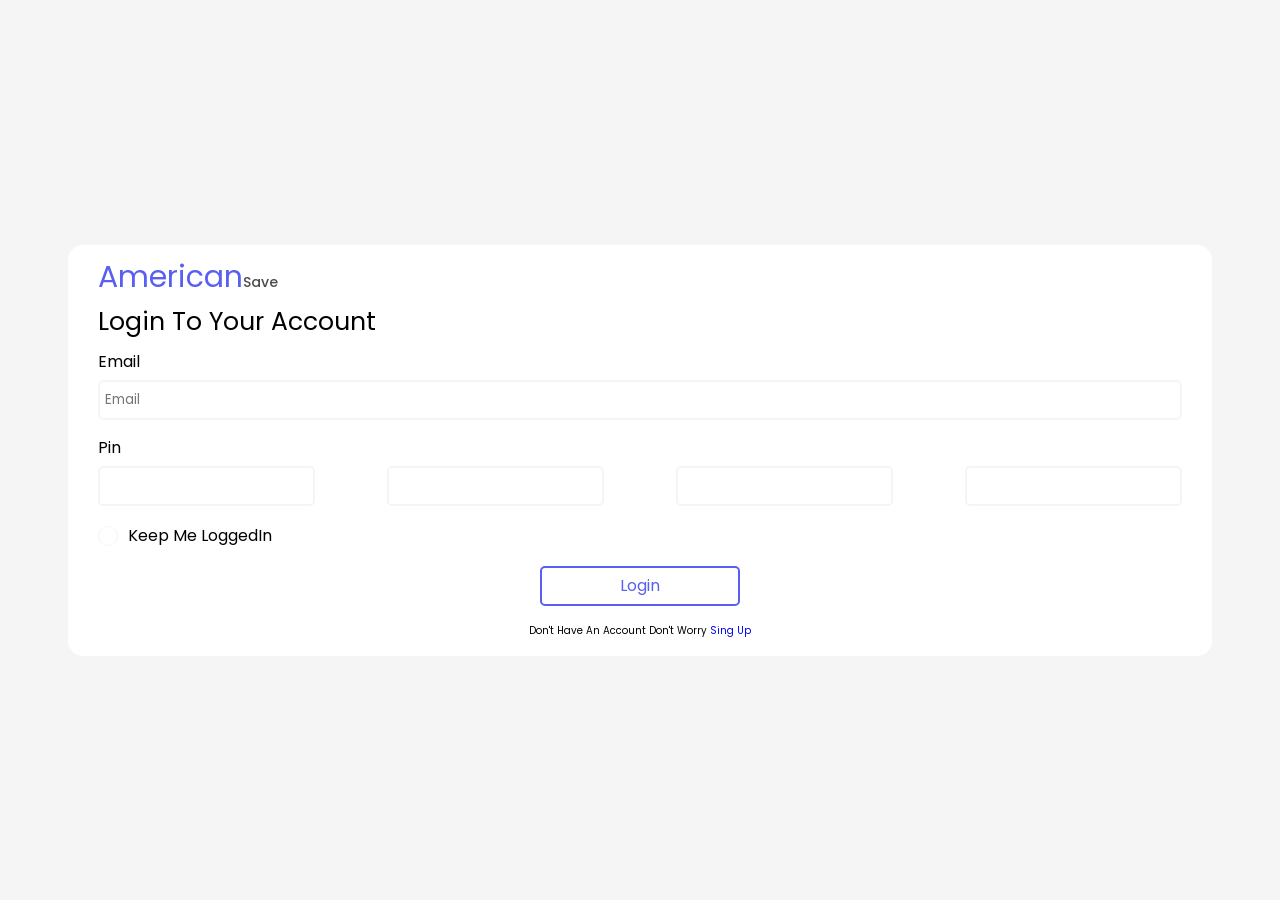
==== index.html @ ace61dd8 "Initial commit" ====
<!DOCTYPE html>
<html lang="en">
<head>
    <meta charset="UTF-8">
    <meta name="viewport" content="width=device-width, initial-scale=1.0">
    <link rel="stylesheet" href="./assets/css/style.css">
    <link rel="preconnect" href="https://fonts.googleapis.com">
<link rel="preconnect" href="https://fonts.gstatic.com" crossorigin>
<link href="https://fonts.googleapis.com/css2?family=Poppins:ital,wght@0,100;0,200;0,300;0,400;0,500;0,600;0,700;0,800;0,900;1,100;1,200;1,300;1,400;1,500;1,600;1,700;1,800;1,900&display=swap" rel="stylesheet">
    <title>American save</title>
</head>
<body class="logs">
    <form class="logs">
        <h1 class="logo">
            American <b>save</b>
        </h1>

        <h2>
            login to your account
        </h2>

        <label >
          email
          <input type="email" required placeholder="Email">
        </label>

        <label for="">
            Pin
            <div class="pin">
                <input type="number" required>
                <input type="number" required>
                <input type="number" required>
                <input type="number" required>
            </div>
        </label>
        <label class="radio" for="keep_me_in">
            <input type="checkbox" id="keep_me_in" >
            <div class="radio"></div>
            keep me loggedIn
        </label>
        <button>
            login
        </button>
       <h3>don't have an account don't worry <a href="./singup.html">sing up</a></h3>
    </form>
    <script src="./assets/js/login.js"></script>
</body>
</html>
---- assets/css/style.css ----
*{
    box-sizing: border-box;
    outline: none;
    list-style: none;
    text-decoration: none;
    box-shadow: none;
    padding: 0;
    margin: 0;
    line-height: 100%;
    border: none;
    font-style: normal;
    font-family: "Poppins", sans-serif;
    text-transform: capitalize;
  }
  




:root{
    /* background colors  */
    --primary-back-gray:#F6F5F5;
    --assent-color-blue:#595FEE;
    --primary-back-white:#fff;

    /* text colors  */
    --primary-text-black:#000;
    --primary-text-white:#fff;
    --primary-text-blue:#595fee;
  }

  /* general design  */

  h1.logo{
    font-weight: 400;
    font-size: 30px;
    /* height: 35px; */
    line-height: 80%;
    display: flex;
    align-items: flex-end;
    height: fit-content;
    color: var(--primary-text-blue);
  }

  h1.logo b{
    font-size: 14px;
    font-weight: 500;
    line-height: 100%;
    opacity: .7;
    color: var(--primary-text-black);
  }


  ::-webkit-scrollbar{
    width: 3px;
    height: 3px;
  }
  ::-webkit-scrollbar-thumb{
    border-radius: 50px;
    background-color: var(--primary-text-blue);
  }


  /* logs design {
 sing up 
 login
 email verification 
  } */


body.logs{
    display: flex;
    width: 100vw;
    min-height: 100vh;
    align-items: center;
    justify-content: center; 
    background-color: var(--primary-back-gray);
    padding: 10px;
}


  form.logs{
    display: flex;
    flex-direction: column;
    padding:  20px 30px;
    background-color: var(--primary-back-white);
    border-radius: 15px;
    gap: 20px;
    /* min-width: 300px; */
  }
  form.logs h2{
    font-size: 25px;
    font-weight: 400;
    text-transform: capitalize;
  }
  form.logs label{
    display: flex;
    flex-direction: column;
    gap: 10px;
    text-transform: capitalize;
  }
  form.logs label input{
    width: 100%;
    height: 40px;
    padding: 5px;
    border-radius: 5px;
    border: 2px solid var(--primary-back-gray);
  }
  form.logs label div.pin{
    display: flex;
    width: 100%;
    justify-content: space-between;
  }
  form.logs label div.pin input{
    width: 20%;
    text-align: center;
  }
  form.logs label.radio{
    display:flex;
    align-items: flex-start;
    flex-direction: row;
    align-items: center;
  }

  form.logs label.radio input{
    display: none;
    width: 10%;
  }

  form.logs label.radio div{
    width: 20px;
    height: 20px;
    border-radius: 30px;
    border: 1px solid var(--primary-back-gray);
    position: relative;
  }
  form.logs label.radio div::after{
    width: 100%;
    height: 100%;
    background-color: var(--assent-color-blue);
    position: absolute;
    content: "";
    border-radius: 50%;
    scale: 0%;
    transition: .11s ease-in-out;
  }
  form.logs label.radio input:checked + div.radio::after{
    scale: 100%;
  }
  form.logs button{
    width: 200px;
    height: 40px;
    border-radius: 5px;
    color: var(--primary-text-blue);
    background-color: var(--primary-back-white);
    border: 2px solid var(--primary-text-blue);
    font-size: 16px;
    text-transform: capitalize;
    font-weight: 400;
    align-self: center;
    transition: .5s ease-in-out;
  }

  form.logs button:hover,
  form.logs button.active{
    background-color: var(--primary-text-blue);
    color: var(--primary-text-white);
  }
  form.logs h3{
    font-size: 10px;
    font-weight: 400;
    align-self: center;
    text-transform: capitalize;
  }








  /* dashboard design */

  body.dash_body{
    display: flex;
    align-items: center;
    justify-content: center;
    height: 100vh;
    width: 100vw;
  }

  main{
    max-width:1280px;
    width: 100vw;
    max-height: 832px;
    height: 100vh;
    background-color: var(--primary-back-gray);
    display: flex;
  }

  main section.nav{
    width: 300px;
    height: 100%;
    background-color: var(--primary-back-white);
    padding: 25px 12px;
    gap: 75px;
    display: flex;
    flex-direction: column;
  }


  main section.nav ul{
    display: flex;
    flex-direction: column;
    gap:30px;
    padding: 0px 0px;
  }

  main section.nav ul li{
    width: 100%;
    padding: 7px 12px ;
    border-radius: 7px;
    gap:25px;
    display: flex;
    align-items: center;
    /* background-color: var(--primary-back-gray); */
    color: var(--primary-text-black);
    transition: .5s ease-in-out;
  }

  main section.nav ul li svg {
    fill:var(--primary-text-black);
    transition: .5s ease-in-out;
  }

  main section.nav ul li.active,
  main section.nav ul li:hover{
    width: 100%;
    padding: 7px 12px ;
    border-radius: 7px;
    gap:25px;
    display: flex;
    align-items: center;
    background-color: var(--primary-back-gray);
    color: var(--primary-text-blue);
  }

  main section.nav ul li.active svg,
  main section.nav ul li:hover svg {
    fill:var(--primary-text-blue);
  }




  


  main .main{
    /* background-color: aqua; */
    overflow-y: auto;
    width: 100%;
    position: relative;
  }


  main .main .top{
    width: 100%;
    display: flex;
    justify-content: space-between;
    padding: 25px;
    height: 130px;
    align-items: center;
  }

  main .main .top div:first-child{
    display: flex;
    flex-direction: column;
    gap:9px;
  }


  main .main .top div:first-child h1{
    font-size: 25px;
    font-weight: 400;
  }

  main .main .top div:first-child p{
    font-size: 16px;
    font-weight: 400;
    opacity: .7;
  }

  main .main .top div:last-child{
    display: flex;
    gap: 30px;
  }
  
  main .main .top div:last-child a{
    display: flex;
    align-items: center;
    width: 135px;
    height: 45px;
    border: 1px solid #BBB5B5;
    border-radius: 7px;
    justify-content: center;
    font-size: 16px;
    font-weight: 400;
  }
  
  main .main .top div:last-child a:first-child{
    background-color: var(--primary-back-white);
    color: var(--primary-text-black);
  }

  main .main .top div:last-child a:last-child{
    background-color: var(--primary-text-blue);
    color: var(--primary-text-white);
  }







  main .balance{
    display: flex;
    padding: 10px 25px;
    justify-content: space-between;
  }

  main .balance div.prim_account{
    border: 1px solid #BBB5B5;
    background-color: var(--primary-back-white);
    padding: 30px;
    border-radius: 10px;
    display: flex;
    flex-direction: column;
    height: 362px;
    justify-content: space-between;
    width: 48%;
    position: relative;
  }

  main .balance div.sub{
    /* border: 1px solid #BBB5B5; */
    /* background-color: var(--primary-back-white); */
    /* padding: 30px; */
    /* border-radius: 10px; */
    display: flex;
    flex-direction: column;
    height: 362px;
    justify-content: space-between;
    width: 48%;
    position: relative;
  }

  main .balance div.sub div{
    border: 1px solid #BBB5B5;
    background-color: var(--primary-back-white);
    padding: 30px 20px;
    border-radius: 10px;
    display: flex;
    flex-direction: row;
    height: 160px;
    justify-content: flex-start;
    width: 100%;
    gap: 10px;
    align-items: center;
    overflow: hidden;
    position: relative;
  }
  main .balance div.sub section{
    display: flex;
    flex-direction: column;
    gap: 10px;
  }

  main .balance div.prim_account img{
    width: 140px;
    height: auto;
  }

  main .balance div.sub img{
    width: 120px;
    height: auto;
  }

  main .balance div h1{
    font-size: 20px;
    font-weight: 400;
  }

  main .balance div p{
    font-size: 15px;
    font-weight: 300;
  }

  main .balance div h2{
    font-size: 32px;
    font-weight: 400;
  }






  main .other{
    display: flex;
    padding: 10px 25px;
    justify-content: space-between;
  }

  main .card{
    width: 58%;
    border: 1px solid #BBB5B5;
    background-color: var(--primary-back-white);
    padding: 30px;
    border-radius: 10px;
    display: flex;
    flex-direction: column;
    height: 300px;
    /* justify-content: space-between; */
    /* width: 48%; */
    position: relative;
  }

  main .card div{
    width: 100%;
    justify-content: space-between;
    align-self: center;
    display: flex;
    flex-direction: row;
  }

  main .card div h1{
    font-size:20px;
    font-weight: 400;
  }

  main .card  h2{
    font-size:32px;
    font-weight: 400;
    text-align: center;
    align-self: center;
    justify-self: center;
  }




  main .history{
    width: 38%;
    border: 1px solid #BBB5B5;
    background-color: var(--primary-back-white);
    padding: 30px;
    border-radius: 10px;
    display: flex;
    flex-direction: column;
    height: 300px;
    gap: 20px;
    /* justify-content: space-between; */
    /* width: 48%; */
    position: relative;
  }

  
  main .history div{
    width: 100%;
    justify-content: space-between;
    align-self: center;
    display: flex;
    flex-direction: row;
  }

  main .history div h1{
    font-size:20px;
    font-weight: 400;
  }


  main .history ul{
    overflow: auto;
    height: 100% ;
    padding-right: 5px;
    /* background-color: #595FEE; */
  }

  main .history ul li{
    width: 100%;
    /* margin-top: 5px; */
    height: 75px;
    /* border-top: 2px solid var(--primary-back-gray); */
    border-bottom: 2px solid var(--primary-back-gray);
    display: flex;
    flex-direction: column;
    gap: 5px;
    position: relative;
    justify-content: center;
  }


  main .history ul li p{
    font-size: 12px;
    font-weight: 300;
    opacity: .7;
    align-self: flex-end;
  }

  main .history ul li h1{
    font-size: 16px;
    font-weight: 300;
    opacity: .7;
  }

  main .history ul li h2{
    font-size: 20px;
    font-weight: 400;
  }

  main .history ul li svg{
    position: absolute;
    bottom: 10px;
    right: 0px;
  }

  main .history ul li svg.deposit{
    fill: green;
  }

  main .history ul li svg.withdrawal{
    fill: red;
  }












  /* deposit design  */

  main .cover{
    width: 100%;
    height: calc(100% - 130px);
    /* background-color: #595FEE; */
    display: flex;
    align-items: center;
    justify-content: center;
  }
  .popup form,
  .edit_account form,
  main .cover form,
  main .cover .pay{
    padding: 35px 20px;
    border-radius: 10px;
    background-color: var(--primary-back-white);
    display: flex;
    flex-direction: column;
    gap: 30px;
    min-width: 280px;
    width: calc(100% - 50px);
  }

  /* .edit_account form h1, */
  .popup form h1,
  main .cover form h1,
  main .cover .pay h1{
    font-size: 30px;
    font-weight: 400;
  }

  .popup form h2,
  .edit_account form h2,
  main .cover form h2,
  main .cover .pay h2{
    font-size: 25px;
    font-weight: 300;
  }

  .popup form label,
  .edit_account form label,
  main .cover form label,
  main .cover .pay label{
    display: flex;
    flex-direction: column;
    gap: 10px;
    font-size: 16px;
    font-weight: 300;
  }

  .popup form p,
  main .cover form p,
  main .cover .pay p{
    font-size: 13px;
    line-height: 130%;

  }

  .popup form label textarea,
  .popup form label input,
  .popup form label select,
  .edit_account form label textarea,
  .edit_account form label select,
  .edit_account form label input,
  main .cover form label textarea,
  main .cover form label input,
  main .cover form label input,
  main .cover .pay label p{
    width: 100%;
    height: 40px;
    padding: 10px;
    border-radius: 5px;
    background-color: var(--primary-back-gray);
    display: flex;
    align-items: center;
    font-weight: 500;
  }

  .edit_account form label textarea,
  main .cover form label textarea{
    height: 150px;
  }

  .popup form button,
  .edit_account form button,
  main .cover form button,
  main .cover .pay button{
    /* width: 200px; */
    width: 200px;
    height: 40px;
    border-radius: 5px;
    color: var(--primary-text-blue);
    background-color: var(--primary-back-white);
    border: 2px solid var(--primary-text-blue);
    font-size: 16px;
    text-transform: capitalize;
    font-weight: 400;
    align-self: center;
    transition: .5s ease-in-out;
  }

  .popup form button:hover,
  .edit_account form button:hover,
  main .cover form button:hover,
  main .cover .pay button:hover{
    background-color: var(--primary-text-blue);
    color: var(--primary-text-white);
  }




  .history.in_history_page{
    height: 95%;
    width: calc(100% - 50px);

  }












  /* admin pages design  */

 
  .row_flow{
    width: 100%;
    height: calc(100% - 130px);
    /* background-color: #595fee; */
    padding: 25px;
    display: flex;
    gap: 3vw;
  }


  .users{
    width: 35vw;
    background-color: var(--primary-back-white);
    border-radius: 10px;
    min-width: 300px;
    padding: 0px;
    height: 100%;
}
.users h1{
    font-size: 25px;
    padding: 10px;
    font-weight: 300;
}
.users div{
    width: 100%;
    padding: 10px;
}

.users div input{
    width: 100%;
    background-color: var(--primary-back-gray);
    border: 1px solid #BBB5B5;
    border-radius: 5px;
    height: 40px;
    padding: 10px;
}

.users ul{
    /* background-color:#595FEE; */
    height: calc(100% - 115px);
    padding: 0px 10px;
    overflow-y: auto;
}

.users ul li{
    width: 100%;
    margin-top: 10px;
    display: flex;
    flex-direction: column;
    gap: 10px;
    padding: 10px;
    border: 2px solid var(--primary-back-gray);
    border-left: 15px solid var(--primary-back-gray);
    transition: .5s ease-in;
}

.users ul li.approved{
  border: 2px solid rgb(36, 161, 36);
  border-left: 15px solid rgb(36, 161, 36);
}
.users ul li:hover{
    border: 2px solid var(--primary-text-blue);
    border-left: 15px solid var(--primary-text-blue);
}

.edit_account p,
.users ul li p{
    font-size: 16px;
    font-weight: 300;
    pointer-events: none;
}

.edit_account p b,
.users ul li p b{
    font-size: 16px;
    font-weight: 500;
    pointer-events: none;
}

.users ul li span{
    align-self: flex-end;
    font-size: 10px;
    font-weight: 300;
    pointer-events: none;
}

.edit_account{
    width: 35vw;
    background-color: var(--primary-back-white);
    border-radius: 10px;
    padding: 10px 10px;
    align-items: center;
    display: flex;
    flex-direction: column;
    /* height: fit-content; */
    gap: 20px;
}

.edit_account h1{
    font-size: 25px;
    padding: 10px;
    font-weight: 300;
}

.edit_account p{
    width: 100%;
    display: flex;
    justify-content: space-between;
}

.edit_account form{
    width: 100%;
    padding: 0;
    gap: 10px;
}

.proof{
    width: 100%;
    height: 280px;
    object-position: center;
    object-fit: contain;
}

.nav_tog{
  display: none;
}







.popup{
  position: absolute;
  z-index: 100;
  background-color: #0000000c;
  width: 100%;
  top: 0;
  height: 100%;
  align-items: center;
  justify-content: center;
  display: flex;
  scale: 0;
}
.popup.active{
  scale: 1;
}

@media screen and (max-width : 900px) {
  


  main{
    max-width:1280px;
    width: 100vw;
    max-height: 120vh;
    height: 100vh;
    background-color: var(--primary-back-gray);
    display: flex;
    flex-direction: column;
  }

  main section.nav{
    width: 100%;
    height: fit-content;
    background-color: var(--primary-back-white);
    padding: 25px 12px;
    gap: 0px;
    display: flex;
    position: relative;
    flex-direction: column;
  }

  .nav_tog{
    display: flex;
    position: absolute;
    right: 12px;
  }
  main section.nav ul{
    display: flex;
    flex-direction: column;
    gap:30px;
    overflow: hidden;
    height: 0px;
    padding: 0px 0px;
  }
  
  main section.nav ul.active{
    padding-top: 20px;
    height: fit-content;
  }

  


}



@media screen and (max-width : 800px) {
     
  main .main .top{
    width: 100%;
    display: flex;
    justify-content: space-between;
    padding: 10px;
    flex-direction: column;
    height: 130px;
    align-items: flex-start;
    gap: 10px;
  }

  

  main .balance{
    display: flex;
    padding: 10px 10px;
    flex-direction: column;
    gap: 30px;
    justify-content: space-between;
  }

  main .balance div.prim_account{
    border: 1px solid #BBB5B5;
    background-color: var(--primary-back-white);
    padding: 30px;
    border-radius: 10px;
    display: flex;
    flex-direction: column;
    height: 362px;
    justify-content: space-between;
    width: 100%;
    position: relative;
  }

  main .balance div.sub{
    /* border: 1px solid #BBB5B5; */
    /* background-color: var(--primary-back-white); */
    /* padding: 30px; */
    /* border-radius: 10px; */
    display: flex;
    flex-direction: column;
    height: 362px;
    justify-content: space-between;
    width: 100%;
    position: relative;
  }
  main .other{
    display: flex;
    flex-direction: column;
    gap: 30px;
    padding: 10px 10px;
    justify-content: space-between;
  }
  main .history{
    width: 100%;
    border: 1px solid #BBB5B5;
    background-color: var(--primary-back-white);
    padding: 30px;
    border-radius: 10px;
    display: flex;
    flex-direction: column;
    height: 600px;
    gap: 20px;
    /* justify-content: space-between; */
    /* width: 48%; */
    position: relative;
  }
  main .card{
    width: 100%;
    border: 1px solid #BBB5B5;
    background-color: var(--primary-back-white);
    padding: 30px;
    border-radius: 10px;
    display: flex;
    flex-direction: column;
    height: 300px;
    /* justify-content: space-between; */
    /* width: 48%; */
    position: relative;
  }

  .edit_account form,
  main .cover form,
  main .cover .pay{
    padding: 35px 20px;
    border-radius: 10px;
    background-color: var(--primary-back-white);
    display: flex;
    flex-direction: column;
    gap: 30px;
    min-width: 280px;
    width: calc(100% - 20px);
  }
  .history.in_history_page {
    height: 700px;
    width: calc(100% - 20px);
}
.row_flow{
  width: 100%;
  height: calc(100vh - 130px);
  /* background-color: #595fee; */
  padding: 10px;
  align-items: center;
  justify-content: center;
  display: flex;
  gap: 3vw;
}

.edit_account{
  width: calc(100vw - 20px);
  position: absolute;
  background-color: var(--primary-back-white);
  border-radius: 10px;
  padding: 10px 10px;
  align-items: center;
  display: flex;
  /* justify-content: center; */
  flex-direction: column;
  /* height: fit-content; */
  gap: 20px;
  scale: 0;
  box-shadow: 0px 0px 200px 10px #a2a2a2;
}
.edit_account.active{
  scale: 1;
}
.users{
  width: calc(100vw - 20px);
  background-color: var(--primary-back-white);
  border-radius: 10px;
  min-width: 300px;
  padding: 0px;
  height: 100%;
}
}


.users ul li.hid,
p.hid,
.hid{
  display: none;
}
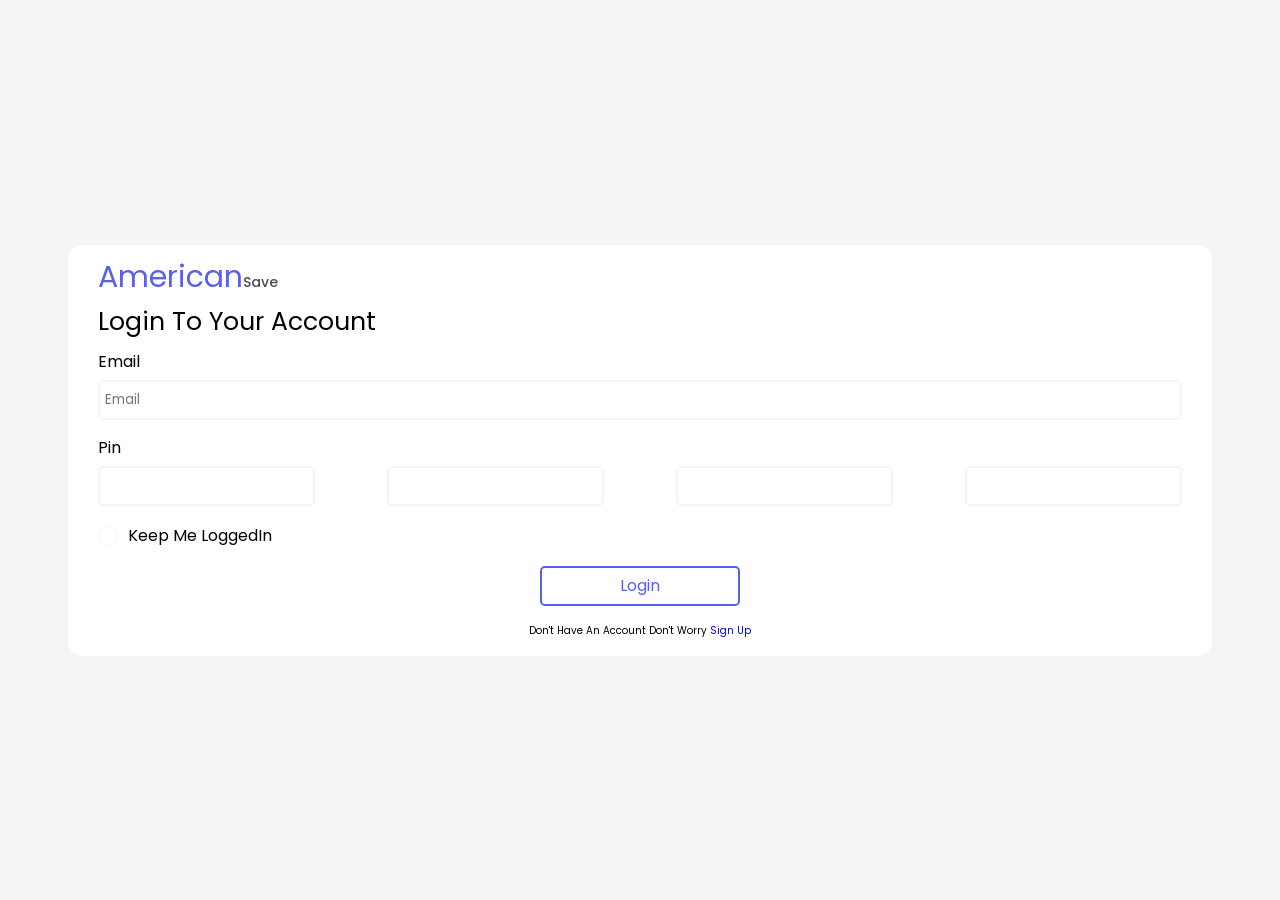
==== commit 187ab7e0: "done" ====
--- a/index.html
+++ b/index.html
@@ -41,7 +41,7 @@
         <button>
             login
         </button>
-       <h3>don't have an account don't worry <a href="./singup.html">sing up</a></h3>
+       <h3>don't have an account don't worry <a href="./singup.html">sign up</a></h3>
     </form>
     <script src="./assets/js/login.js"></script>
 </body>
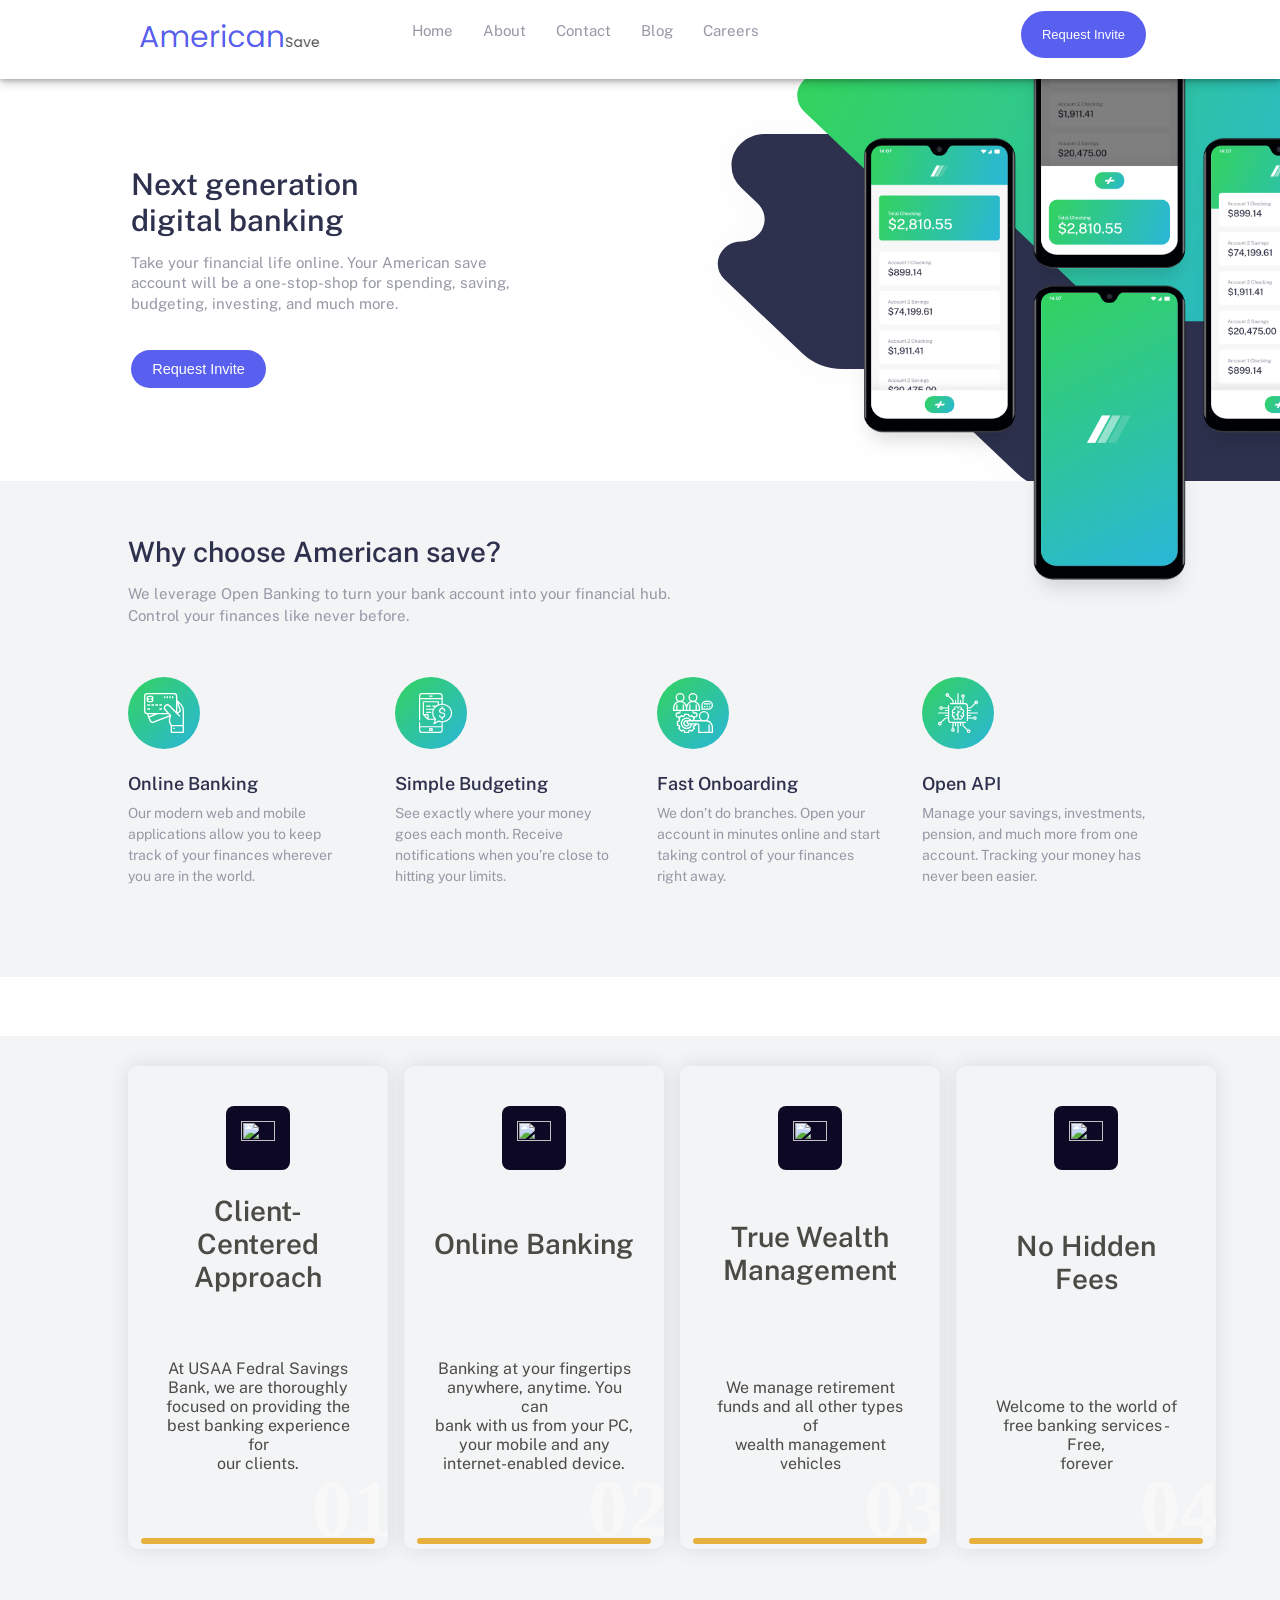
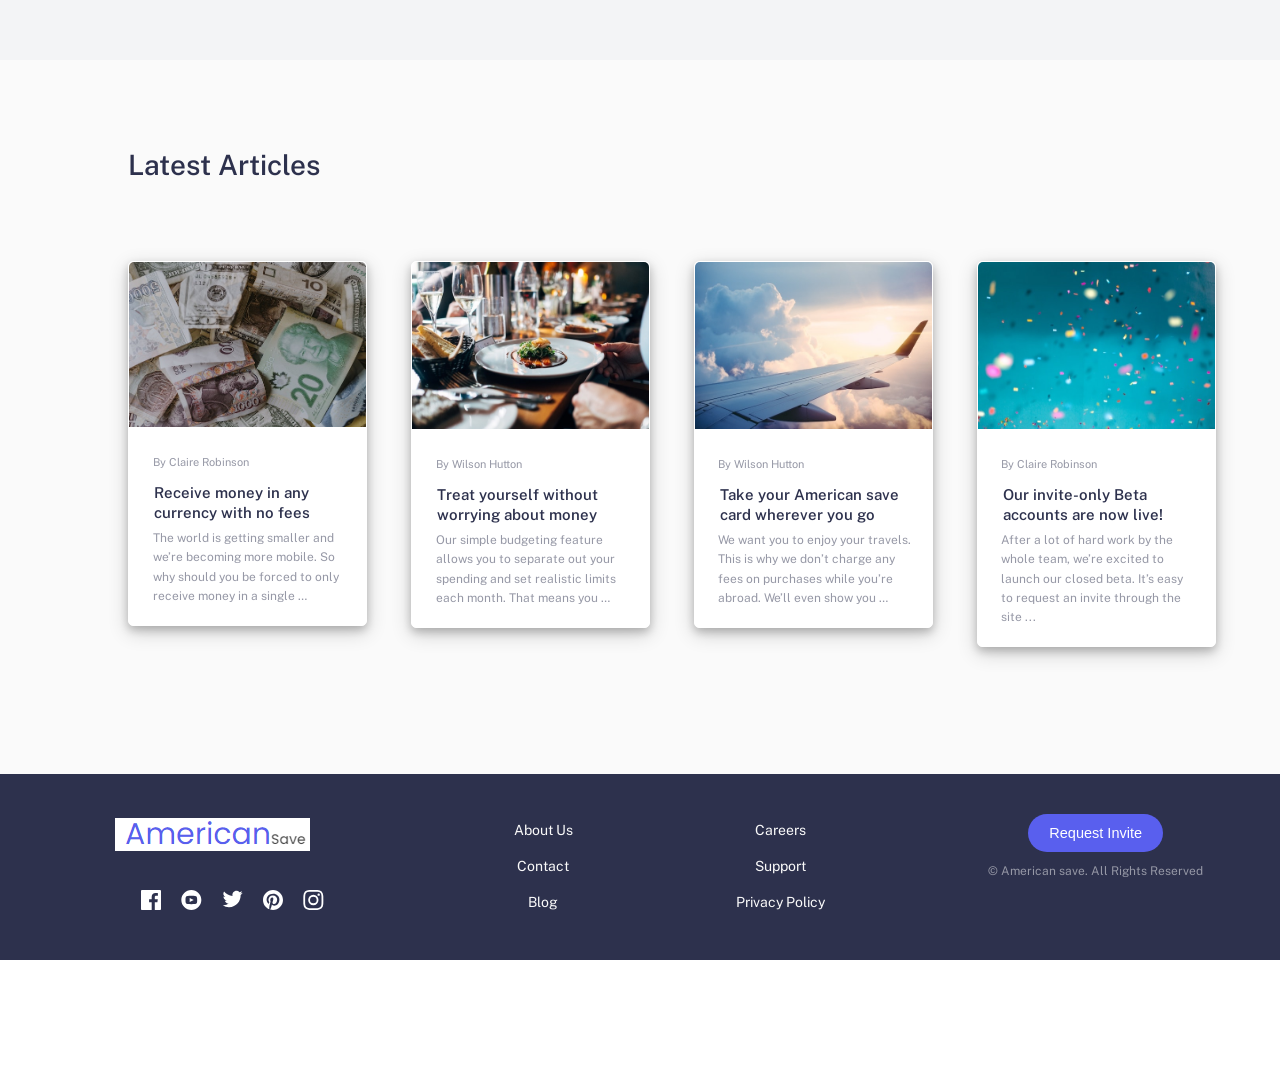
==== commit bd3d7c94: "agine" ====
--- a/index.html
+++ b/index.html
@@ -1,48 +1,245 @@
 <!DOCTYPE html>
 <html lang="en">
+
 <head>
-    <meta charset="UTF-8">
-    <meta name="viewport" content="width=device-width, initial-scale=1.0">
-    <link rel="stylesheet" href="./assets/css/style.css">
-    <link rel="preconnect" href="https://fonts.googleapis.com">
-<link rel="preconnect" href="https://fonts.gstatic.com" crossorigin>
-<link href="https://fonts.googleapis.com/css2?family=Poppins:ital,wght@0,100;0,200;0,300;0,400;0,500;0,600;0,700;0,800;0,900;1,100;1,200;1,300;1,400;1,500;1,600;1,700;1,800;1,900&display=swap" rel="stylesheet">
-    <title>American save</title>
+  <meta charset="UTF-8">
+  <meta name="viewport" content="width=device-width, initial-scale=1.0">
+  <!-- <link rel="icon" type="image/png" sizes="32x32" href="./assets/images/favicon-32x32.png"> -->
+  <title>American save</title>
+  <link rel="stylesheet" href="./assets/css/aikstyles.css">
+  <script src="https://ajax.googleapis.com/ajax/libs/jquery/3.6.4/jquery.min.js"></script>
+  <script src="./assets/js/aikscripts.js" defer></script>
 </head>
-<body class="logs">
-    <form class="logs">
-        <h1 class="logo">
-            American <b>save</b>
-        </h1>
-
-        <h2>
-            login to your account
-        </h2>
-
-        <label >
-          email
-          <input type="email" required placeholder="Email">
-        </label>
-
-        <label for="">
-            Pin
-            <div class="pin">
-                <input type="number" required>
-                <input type="number" required>
-                <input type="number" required>
-                <input type="number" required>
-            </div>
-        </label>
-        <label class="radio" for="keep_me_in">
-            <input type="checkbox" id="keep_me_in" >
-            <div class="radio"></div>
-            keep me loggedIn
-        </label>
-        <button>
-            login
-        </button>
-       <h3>don't have an account don't worry <a href="./singup.html">sign up</a></h3>
-    </form>
-    <script src="./assets/js/login.js"></script>
+
+<body onload="preloader()">
+
+  <nav>
+    <figure>
+      <img src="./assets/images/logo (3).png" alt="American save Logo" draggable="false">
+    </figure>
+    <figure id="hamburger">
+      <img src="./assets/images/icon-hamburger.svg" alt="Hamburger Menu" id="hamburger_icon" draggable="false">
+    </figure>
+    <ul>
+      <li class="nav_list"><a href="#" rel="noopener" rel="noreferrer">Home</a>
+        <span class="border bder1"></span>
+      </li>
+      <li class="nav_list"><a href="#" rel="noopener" rel="noreferrer">About</a>
+        <span class="border bder2"></span>
+      </li>
+      <li class="nav_list"><a href="#" rel="noopener" rel="noreferrer">Contact</a>
+        <span class="border bder3"></span>
+      </li>
+      <li class="nav_list"><a href="#" rel="noopener" rel="noreferrer">Blog</a>
+        <span class="border bder4"></span>
+      </li>
+      <li class="nav_list"><a href="#" rel="noopener" rel="noreferrer">Careers</a>
+        <span class="border bder5"></span>
+      </li>
+    </ul>
+   <button><a href="./logIn.html" style="display: flex; align-items: center; justify-content: center; width: 100%; height: 100%; font-size: inherit; color: inherit; font-weight: inherit;">Request Invite </a></button>
+    <ul id="hamburger_list">
+      <li><a href="#" rel="noopener" rel="noreferrer">Home</a><span class="ham_border"></span></li>
+      <li><a href="#" rel="noopener" rel="noreferrer">About</a><span class="ham_border"></span></li>
+      <li><a href="#" rel="noopener" rel="noreferrer">Contact</a><span class="ham_border ham_bder2"></span></li>
+      <li><a href="#" rel="noopener" rel="noreferrer">Blog</a><span class="ham_border ham_bder3"></span></li>
+      <li><a href="#" rel="noopener" rel="noreferrer">Careers</a><span class="ham_border ham_bder4"></span></li>
+    </ul>
+  </nav>
+
+  <main>
+    <div>
+      <h1><a href="#" rel="noopener" rel="noreferrer">Next generation digital banking</a></h1>
+      <p>Take your financial life online. Your American save account will be a one-stop-shop
+        for spending, saving, budgeting, investing, and much more.</p>
+     <a href="./signup.html"> <button>Request Invite</button></a>
+    </div>
+    <figure>
+      <img src="./assets/images/image-mockups.png" alt="American save Mockups" draggable="false" id="mockups">
+    </figure>
+  </main>
+
+  <section>
+    <div role="group">
+      <h2><a href="#" rel="noopener" rel="noreferrer">Why choose American save?</a></h2>
+      <p>We leverage Open Banking to turn your bank account into your financial hub. Control
+        your finances like never before.</p>
+    </div>
+    <div class="container">
+      <div class="cont1">
+        <figure>
+          <img src="./assets/images/icon-online.svg" alt="Online Banking" draggable="false">
+        </figure>
+        <h2><a href="#" rel="noopener" rel="noreferrer">Online Banking</a></h2>
+        <p>Our modern web and mobile applications allow you to keep track of your finances
+          wherever you are in the world.</p>
+      </div>
+      <div class="cont1">
+        <figure>
+          <img src="./assets/images/icon-budgeting.svg" alt="Simple Budgeting" draggable="false">
+        </figure>
+        <h2><a href="#" rel="noopener" rel="noreferrer">Simple Budgeting</a></h2>
+        <p>See exactly where your money goes each month. Receive notifications when you’re
+          close to hitting your limits.</p>
+      </div>
+      <div class="cont1">
+        <figure>
+          <img src="./assets/images/icon-onboarding.svg" alt="Fast Onboarding" draggable="false">
+        </figure>
+        <h2><a href="#" rel="noopener" rel="noreferrer">Fast Onboarding</a></h2>
+        <p>We don’t do branches. Open your account in minutes online and start taking control
+          of your finances right away.</p>
+      </div>
+      <div class="cont1">
+        <figure>
+          <img src="./assets/images/icon-api.svg" alt="Open API" draggable="false">
+        </figure>
+        <h2><a href="#" rel="noopener" rel="noreferrer">Open API</a></h2>
+        <p>Manage your savings, investments, pension, and much more from one account. Tracking
+          your money has never been easier.</p>
+      </div>
+    </div>
+  </section>
+ 
+    
+    <section class="features-grid">
+      <div class="features-row">
+        <article class="feature-card">
+          <span class="feature-number">01</span>
+          <div class="feature-indicator"></div>
+          <div class="feature-icon-wrapper">
+            <img src="https://cdn.builder.io/api/v1/image/assets/TEMP/040924b4528af93ffd75421f01f9b77665cd00e9463b3d2380fb198f223eeaeb?placeholderIfAbsent=true&apiKey=1254ead8a47743259c5d7fefc2e9971c" alt="" class="feature-icon" />
+          </div>
+          <h2 class="feature-title">Client-Centered<br>Approach</h2>
+          <p class="feature-description">At USAA Fedral Savings<br>Bank, we are thoroughly<br>focused on providing the<br>best banking experience for<br>our clients.</p>
+        </article>
+    
+        <article class="feature-card">
+          <span class="feature-number">02</span>
+          <div class="feature-indicator"></div>
+          <div class="feature-icon-wrapper">
+            <img src="https://cdn.builder.io/api/v1/image/assets/TEMP/a61947a5e20b8c3eeefec3461c2b975d945cb612b009dad7e92f03c8ac716a07?placeholderIfAbsent=true&apiKey=1254ead8a47743259c5d7fefc2e9971c" alt="" class="feature-icon" />
+          </div>
+          <h2 class="feature-title">Online Banking</h2>
+          <p class="feature-description">Banking at your fingertips<br>anywhere, anytime. You can<br>bank with us from your PC,<br>your mobile and any<br>internet-enabled device.</p>
+        </article>
+    
+        <article class="feature-card">
+          <span class="feature-number">03</span>
+          <div class="feature-indicator"></div>
+          <div class="feature-icon-wrapper">
+            <img src="https://cdn.builder.io/api/v1/image/assets/TEMP/8affa44f07d7202461ad0b594180081249c2cd9f22cf90b494ae7806f1de4a64?placeholderIfAbsent=true&apiKey=1254ead8a47743259c5d7fefc2e9971c" alt="" class="feature-icon" />
+          </div>
+          <h2 class="feature-title">True Wealth<br>Management</h2>
+          <p class="feature-description">We manage retirement<br>funds and all other types of<br>wealth management<br>vehicles</p>
+        </article>
+    
+        <article class="feature-card">
+          <span class="feature-number">04</span>
+          <div class="feature-indicator"></div>
+          <div class="feature-icon-wrapper">
+            <img src="https://cdn.builder.io/api/v1/image/assets/TEMP/bd95c758ef0e117e77b3209d55a9d568f1cb17b6c5e432b619ccc19c5972bcec?placeholderIfAbsent=true&apiKey=1254ead8a47743259c5d7fefc2e9971c" alt="" class="feature-icon" />
+          </div>
+          <h2 class="feature-title">No Hidden Fees</h2>
+          <p class="feature-description">Welcome to the world of<br>free banking services - Free,<br>forever</p>
+        </article>
+      </div>
+    </section>
+
+
+  <article>
+    <h2><a href="#" rel="noopener" rel="noreferrer">Latest Articles</a></h2>
+    <div role="group">
+      <div>
+        <figure id="currency">
+          <img src="./assets/images/image-currency.jpg" alt="Receive money in any currency with no fees" draggable="false">
+          <figcaption>By Claire Robinson</figcaption>
+        </figure>
+        <h2><a href="#" rel="noopener" rel="noreferrer">Receive money in any currency with no fees</a></h2>
+        <p>The world is getting smaller and we’re becoming more mobile. So why should you be
+          forced to only receive money in a single …</p>
+      </div>
+      <div>
+        <figure>
+          <img src="./assets/images/image-restaurant.jpg"  alt="Treat yourself without worrying about money" draggable="false">
+          <figcaption>By Wilson Hutton</figcaption>
+        </figure>
+        <h2><a href="#" rel="noopener" rel="noreferrer">Treat yourself without worrying about money</a></h2>
+        <p>Our simple budgeting feature allows you to separate out your spending and set
+          realistic limits each month. That means you …</p>
+      </div>
+      <div>
+        <figure>
+          <img src="./assets/images/image-plane.jpg"  alt="Take your American save card wherever you go" draggable="false">
+          <figcaption>By Wilson Hutton</figcaption>
+        </figure>
+        <h2><a href="#" rel="noopener" rel="noreferrer">Take your American save card wherever you go</a></h2>
+        <p>We want you to enjoy your travels. This is why we don’t charge any fees on purchases
+          while you’re abroad. We’ll even show you …</p>
+      </div>
+      <div>
+        <figure>
+          <img src="./assets/images/image-confetti.jpg" alt="Our invite-only Beta accounts are now live" draggable="false">
+          <figcaption>By Claire Robinson</figcaption>
+        </figure>
+        <h2><a href="#" rel="noopener" rel="noreferrer">Our invite-only Beta accounts are now live!</a></h2>
+        <p>After a lot of hard work by the whole team, we’re excited to launch our closed beta.
+          It’s easy to request an invite through the site ...</p>
+      </div>
+    </div>
+  </article>
+
+  <footer>
+    <div>
+      <figure>
+        <img src="./assets/images/logo (3).png" alt="American save Logo" draggable="false">
+      </figure>
+      <div>
+        <svg xmlns="http://www.w3.org/2000/svg" width="20" height="20">
+          <path fill="#FFF"
+            d="M18.896 0H1.104C.494 0 0 .494 0 1.104v17.793C0 19.506.494 20 1.104 20h9.58v-7.745H8.076V9.237h2.606V7.01c0-2.583 1.578-3.99 3.883-3.99 1.104 0 2.052.082 2.329.119v2.7h-1.598c-1.254 0-1.496.597-1.496 1.47v1.928h2.989l-.39 3.018h-2.6V20h5.098c.608 0 1.102-.494 1.102-1.104V1.104C20 .494 19.506 0 18.896 0z" />
+        </svg>
+        <svg xmlns="http://www.w3.org/2000/svg" width="21" height="20">
+          <path fill="#FFF"
+            d="M10.333 0c-5.522 0-10 4.478-10 10 0 5.523 4.478 10 10 10 5.523 0 10-4.477 10-10 0-5.522-4.477-10-10-10zm3.701 14.077c-1.752.12-5.653.12-7.402 0C4.735 13.947 4.514 13.018 4.5 10c.014-3.024.237-3.947 2.132-4.077 1.749-.12 5.651-.12 7.402 0 1.898.13 2.118 1.059 2.133 4.077-.015 3.024-.238 3.947-2.133 4.077zM8.667 8.048l4.097 1.949-4.097 1.955V8.048z" />
+        </svg>
+        <svg xmlns="http://www.w3.org/2000/svg" width="21" height="18">
+          <path fill="#FFF"
+            d="M20.667 2.797a8.192 8.192 0 01-2.357.646 4.11 4.11 0 001.804-2.27 8.22 8.22 0 01-2.606.996A4.096 4.096 0 0014.513.873c-2.649 0-4.595 2.472-3.997 5.038a11.648 11.648 0 01-8.457-4.287 4.109 4.109 0 001.27 5.478A4.086 4.086 0 011.47 6.59c-.045 1.901 1.317 3.68 3.29 4.075a4.113 4.113 0 01-1.853.07 4.106 4.106 0 003.834 2.85 8.25 8.25 0 01-6.075 1.7 11.616 11.616 0 006.29 1.843c7.618 0 11.922-6.434 11.662-12.205a8.354 8.354 0 002.048-2.124z" />
+        </svg>
+        <svg xmlns="http://www.w3.org/2000/svg" width="20" height="20">
+          <path fill="#FFF"
+            d="M10 0C4.478 0 0 4.477 0 10c0 4.237 2.636 7.855 6.356 9.312-.088-.791-.167-2.005.035-2.868.182-.78 1.172-4.97 1.172-4.97s-.299-.6-.299-1.486c0-1.39.806-2.428 1.81-2.428.852 0 1.264.64 1.264 1.408 0 .858-.545 2.14-.828 3.33-.236.995.5 1.807 1.48 1.807 1.778 0 3.144-1.874 3.144-4.58 0-2.393-1.72-4.068-4.177-4.068-2.845 0-4.515 2.135-4.515 4.34 0 .859.331 1.781.745 2.281a.3.3 0 01.069.288l-.278 1.133c-.044.183-.145.223-.335.134-1.249-.581-2.03-2.407-2.03-3.874 0-3.154 2.292-6.052 6.608-6.052 3.469 0 6.165 2.473 6.165 5.776 0 3.447-2.173 6.22-5.19 6.22-1.013 0-1.965-.525-2.291-1.148l-.623 2.378c-.226.869-.835 1.958-1.244 2.621.937.29 1.931.446 2.962.446 5.522 0 10-4.477 10-10S15.522 0 10 0z" />
+        </svg>
+        <svg xmlns="http://www.w3.org/2000/svg" width="21" height="20">
+          <path fill="#FFF"
+            d="M10.333 1.802c2.67 0 2.987.01 4.042.059 2.71.123 3.976 1.409 4.1 4.099.048 1.054.057 1.37.057 4.04 0 2.672-.01 2.988-.058 4.042-.124 2.687-1.386 3.975-4.099 4.099-1.055.048-1.37.058-4.042.058-2.67 0-2.986-.01-4.04-.058-2.717-.124-3.976-1.416-4.1-4.1-.048-1.054-.058-1.37-.058-4.041 0-2.67.01-2.986.058-4.04.124-2.69 1.387-3.977 4.1-4.1 1.054-.048 1.37-.058 4.04-.058zm0-1.802C7.618 0 7.278.012 6.211.06 2.579.227.56 2.242.394 5.877.345 6.944.334 7.284.334 10s.011 3.057.06 4.123c.166 3.632 2.181 5.65 5.816 5.817 1.068.048 1.408.06 4.123.06 2.716 0 3.057-.012 4.124-.06 3.628-.167 5.651-2.182 5.816-5.817.049-1.066.06-1.407.06-4.123s-.011-3.056-.06-4.122C20.11 2.249 18.093.228 14.458.06 13.39.01 13.049 0 10.333 0zm0 4.865a5.135 5.135 0 100 10.27 5.135 5.135 0 000-10.27zm0 8.468a3.333 3.333 0 110-6.666 3.333 3.333 0 010 6.666zm5.339-9.87a1.2 1.2 0 10-.001 2.4 1.2 1.2 0 000-2.4z" />
+        </svg>
+      </div>
+    </div>
+    <ul>
+      <li><a href="#" rel="noopener" rel="noreferrer">About Us</a></li>
+      <li><a href="#" rel="noopener" rel="noreferrer">Contact</a></li>
+      <li><a href="#" rel="noopener" rel="noreferrer">Blog</a></li>
+    </ul>
+    <ul>
+      <li><a href="#" rel="noopener" rel="noreferrer">Careers</a></li>
+      <li><a href="#" rel="noopener" rel="noreferrer">Support</a></li>
+      <li><a href="#" rel="noopener" rel="noreferrer">Privacy Policy</a></li>
+    </ul>
+    <div>
+     <a href="./signup.html"> <button>Request Invite</button></a>
+      <p>© American save. All Rights Reserved</p>
+    </div>
+  </footer>
+
+ 
+
+  <aside id="preloader">
+    <img src="./assets/images/logo (3).png" alt="American save Logo" draggable="false">
+    <div id="bubble"><span></span><span></span><span></span></div>
+  </aside>
+
 </body>
+
 </html>
--- a/assets/css/aikstyles.css
+++ b/assets/css/aikstyles.css
@@ -0,0 +1,1137 @@
+@import url('https://fonts.googleapis.com/css2?family=Public+Sans:wght@500&display=swap');
+
+* {
+    transition: 1s;
+    box-sizing: border-box;
+}
+
+body {
+    margin: 0;
+    font-family: 'Public Sans';
+}
+
+article>div>div>figure>img {
+    height: 167px;
+}
+
+article>div:first-child>figure>img {
+    height: auto;
+}
+
+
+#preloader {
+    width: 100%;
+    height: 100%;
+    position: absolute;
+    top: 0;
+    left: 0;
+    background-color: hsl(0, 0%, 100%);
+    z-index: 1;
+    display: flex;
+    flex-direction: column;
+    justify-content: center;
+    align-items: center;
+}
+
+#bubble{
+    display: flex;
+    flex-direction: row;
+    justify-content: center;
+    align-items: center;
+    margin-left: 20px;
+    margin-top: 10px;
+}
+
+#bubble>span {
+    border-radius: 50%;
+    width: 10px;
+    height: 10px;
+    background-color: hsl(233, 8%, 62%);
+    margin-right: 10px;
+}
+
+li {
+    list-style-type: none;
+}
+
+a {
+    text-decoration: none;
+}
+
+p {
+    color: hsl(233, 8%, 62%);
+}
+
+
+h1>a,
+h2>a {
+    color: hsl(233, 26%, 24%);
+    font-weight: 550;
+    cursor: pointer
+}
+
+h1>a:hover,
+h2>a:hover {
+    color:#595FEE;
+}
+
+button {
+    padding: 10px;
+    padding-left: 20px;
+    padding-right: 20px;
+    color: hsl(0, 0%, 100%);
+    border-radius: 15px;
+    background:#595FEE;
+    border: 1px solid transparent;
+    border-left-color:#595FEE;
+    border-right-color: #595FEE;
+    cursor: pointer;
+}
+
+button:hover {
+    opacity: 0.65;
+}
+
+nav {
+    display: flex;
+    flex-direction: row;
+    justify-content: space-between;
+    padding: 20px;
+    background-color: hsl(0, 0%, 100%);
+    border: 1px solid hsl(0, 0%, 100%);
+    position: fixed;
+    top: 0;
+    z-index: 100;
+    width: 100%;
+    box-shadow: 0 4px 8px 0 hsla(0, 0%, 0%, 0.2), 0 6px 20px 0 hsla(0, 0%, 0%, 0.19);
+}
+
+nav>figure {
+    margin: 0;
+}
+
+nav>ul {
+    display: none;
+    height: inherit;
+    margin-bottom: 0;
+}
+
+nav>ul>li>a {
+    cursor: pointer;
+    position: relative;
+    color: hsl(233, 8%, 62%);
+}
+
+.border {
+    display: none;
+    background: linear-gradient(to right,#595FEE, #595FEE);
+    width: 50px;
+    margin-left: 3px;
+    margin-top: 24px;
+    height: 1mm;
+    position: absolute;
+    transition: display 2s;
+}
+
+.bder2 {
+    margin-left: 3px;
+}
+
+.bder3 {
+    margin-left: 3px;
+    width: 60px;
+}
+
+.bder5 {
+    margin-left: 3px;
+    width: 60px;
+}
+
+.border_active {
+    display: block;
+}
+
+nav>ul>li>a:hover {
+    color: hsl(233, 26%, 24%);
+}
+
+nav>button {
+    display: none;
+}
+
+#hamburger {
+    align-items: center;
+    margin-right: 10px;
+    cursor: pointer;
+}
+
+#hamburger_list {
+    position: absolute;
+    display: none;
+    flex-direction: column;
+    justify-content: space-between;
+    max-width: 88%;
+    width: 100%;
+    top: 100%;
+    left: 5%;
+    padding-left: 0;
+    padding-top: 5%;
+    padding-bottom: 5%;
+    background-color: hsl(0, 0%, 100%);
+    border: 1px solid hsl(0, 0%, 100%);
+    border-radius: 5px;
+}
+
+#hamburger_list>li {
+    align-self: center;
+    color: hsl(233, 26%, 24%);
+    padding: 10px;
+    font-size: 13px;
+}
+
+#hamburger_list>li>a {
+    color: hsl(233, 26%, 24%);
+    position: relative;
+}
+
+.ham_border {
+    display: none;
+    background: linear-gradient(to right,#595FEE, #595FEE);
+    width: 50px;
+    height: 1mm;
+    margin-top: 5px;
+    margin-left: -8px;
+    position: absolute;
+}
+
+.ham_bder2 {
+    width: 55px;
+    margin-left: -3px;
+}
+
+.ham_bder3 {
+    margin-left: -10px;
+}
+
+.ham_bder4 {
+    width: 55px;
+    margin-left: -4px;
+}
+
+.ham_border_active {
+    display: block;
+}
+
+main {
+    display: flex;
+    flex-direction: column-reverse;
+    background-image: url("../images/bg-intro-mobile.svg");
+    background-repeat: no-repeat;
+    background-size: contain;
+    padding-bottom: 20%;
+}
+
+main>figure>img {
+    max-width: 100%;
+    width: 100%;
+    margin-top: -52px;
+}
+
+main>div {
+    align-self: center;
+    display: flex;
+    flex-direction: column;
+    justify-content: center;
+    align-items: center;
+}
+
+main>div>h1 {
+    text-align: center;
+    font-size: 35px;
+    max-width: 80%;
+    color: hsl(233, 26%, 24%);
+    font-weight: 580;
+    margin-bottom: 0;
+    margin-top: 5px;
+}
+
+main>div>p {
+    max-width: 80%;
+    line-height: 1.5rem;
+    font-size: 15px;
+}
+
+section {
+    display: flex;
+    flex-direction: column;
+    background-color: hsl(220, 16%, 96%);
+}
+
+section>div:first-child {
+    display: flex;
+    flex-direction: column;
+    justify-content: center;
+    align-items: center;
+}
+
+section>div:first-child>h2 {
+    text-align: center;
+    font-size: 30px;
+    max-width: 80%;
+    color: hsl(233, 26%, 24%);
+    font-weight: 580;
+    margin-bottom: 0;
+}
+
+section>div:first-child>h2>a:hover {
+    color:#595FEE;
+}
+
+section>div:first-child>p {
+    max-width: 80%;
+    line-height: 1.5rem;
+    font-size: 15px;
+}
+
+.cont1 {
+    display: flex;
+    flex-direction: column;
+    justify-content: center;
+    align-items: center;
+}
+
+.cont1>h2 {
+    font-size: 20px;
+    margin-top: 0;
+    margin-bottom: 0;
+}
+
+.cont1>p {
+    max-width: 85%;
+    line-height: 1.5rem;
+    font-size: 15px;
+}
+
+article {
+    display: flex;
+    flex-direction: column;
+    justify-content: center;
+    align-items: center;
+    background-color: hsl(0, 0%, 98%);
+    padding: 15px;
+    padding-top: 15%;
+    padding-bottom: 18%;
+}
+
+article>div {
+    display: flex;
+    flex-direction: column;
+    justify-content: center;
+    align-items: center;
+}
+
+article>div>div {
+    flex: 1;
+    align-self: center;
+    display: flex;
+    flex-direction: column;
+    justify-content: center;
+    align-items: center;
+    padding: 0;
+    background-color: hsl(0, 0%, 100%);
+    border: 1px solid hsl(0, 0%, 100%);
+    box-shadow: 0 4px 8px 0 hsla(0, 0%, 0%, 0.2), 0 6px 20px 0 hsla(0, 0%, 0%, 0.19);
+    margin-top: 30px;
+    border-radius: 5px;
+    padding-bottom: 8%;
+    max-width: 88%;
+}
+
+article>h2 {
+    font-size: 30px;
+    color: hsl(233, 26%, 24%);
+    font-weight: 580;
+}
+
+
+article>div>div>figure {
+    max-width: 100%;
+    width: 100%;
+    margin: 0;
+    padding: 0;
+}
+
+article>div>div>figure>img {
+    max-width: inherit;
+    width: inherit;
+    border-top-left-radius: 5px;
+    border-top-right-radius: 5px;
+    margin: 0;
+    padding: 0;
+    margin-bottom: 25px;
+}
+
+
+article>div>div>figure>figcaption {
+    margin-left: 10%;
+    color: hsl(233, 8%, 62%);
+    font-size: 14px;
+}
+
+article>div>div>h2 {
+    margin-bottom: 0;
+    margin-left: 10%;
+    margin-right: 20px;
+    line-height: 1.5rem;
+    font-size: 17px;
+    font-weight: 550;
+    color: hsl(233, 26%, 24%);
+}
+
+article>div>div>p {
+    line-height: 1.5rem;
+    margin-left: 10%;
+    margin-right: 20px;
+    margin-top: 5px;
+    font-size: 15px;
+}
+
+footer {
+    display: flex;
+    flex-direction: column;
+    background-color: hsl(233, 26%, 24%);
+}
+
+footer>div {
+    display: flex;
+    flex-direction: column;
+    justify-content: center;
+    align-items: center;
+}
+
+footer>div>div {
+    display: flex;
+    flex-direction: row;
+    margin-bottom: 20px;
+}
+
+footer>div>div>svg {
+    margin: 10px;
+    cursor: pointer;
+}
+
+footer>div>div>svg>path:hover {
+    fill: #33D35E;
+}
+
+footer>ul {
+    display: flex;
+    flex-direction: column;
+    margin: 0;
+    padding: 0;
+}
+
+footer>ul>li {
+    text-align: center;
+    margin-top: 8px;
+    margin-bottom: 8px;
+    color: hsl(0, 0%, 98%);
+    cursor: pointer;
+}
+
+footer>ul>li>a {
+    color: hsl(0, 0%, 98%);
+}
+
+footer>div>button {
+    margin-top: 25px;
+    margin-bottom: 20px;
+}
+
+footer>ul>li>a:hover {
+    color:#595FEE;
+}
+
+.attribution {
+    display: flex;
+    flex-direction: row;
+    justify-content: center;
+    align-items: center;
+    font-size: 11px;
+    text-align: center;
+}
+
+.attribution a {
+    color: hsl(228, 45%, 44%);
+    padding-left: 4px;
+}
+
+@media only screen and (min-width: 280px) {
+    main>figure>img {
+        margin-top: -10px;
+    }
+
+    main>div>h1 {
+        font-size: 25px;
+        margin-top: 50px;
+    }
+
+    main>div>p {
+        font-size: 15px;
+        max-width: 85%;
+        line-height: 1.5rem;
+    }
+
+    section>div:first-child>h2 {
+        font-size: 25px;
+    }
+
+    section>div:first-child>p {
+        font-size: 15px;
+        max-width: 85%;
+        line-height: 1.5rem;
+    }
+
+    .cont1>h2 {
+        font-size: 22px;
+    }
+
+    .cont1>p {
+        font-size: 14px;
+        max-width: 85%;
+        line-height: 1.4rem;
+    }
+
+    article>h2 {
+        font-size: 25px;
+    }
+
+    article>div>div>figure>figcaption {
+        font-size: 14px;
+    }
+
+    article>div>div>h2 {
+        font-size: 17px;
+        margin-left: 10.5%;
+    }
+
+    article>div>div>p {
+        font-size: 14px;
+        line-height: 1.3rem;
+    }
+
+    footer {
+        font-size: 14px;
+    }
+
+    footer>ul>li {
+        font-size: 14px;
+        margin-bottom: 12px;
+    }
+
+    .attribution {
+        font-size: 8px;
+    }
+}
+
+@media only screen and (min-width: 540px) {
+    main {
+        background-size: 100% 80%;
+    }
+
+    main>div>p {
+        line-height: 1.3rem;
+    }
+
+    section>div:first-child>p {
+        line-height: 1.3rem;
+    }
+
+    .cont1>p {
+        line-height: 1.3rem;
+    }
+
+    article>div>div {
+        max-width: 80%;
+        margin-bottom: 30px;
+    }
+
+    article>div>div>h2 {
+        margin-left: 35px;
+    }
+}
+
+@media only screen and (min-width: 768px) {
+    button {
+        font-size: 25px;
+        padding: 20px;
+        padding-left: 30px;
+        padding-right: 30px;
+        border-radius: 30px;
+        margin-top: 20px;
+    }
+
+    #hamburger_list {
+        top: 150%;
+    }
+
+    #hamburger_list>li {
+        margin-bottom: 20px;
+    }
+
+    #hamburger_list>li>a {
+        font-size: 20px;
+    }
+
+    .ham_border{
+        width: 75px;
+        margin-left: -9px;
+    }
+
+    .ham_bder2 {
+        width: 80px;
+        margin-left: -2px;
+    }
+    
+    .ham_bder3 {
+        margin-left: -15px;
+    }
+    
+    .ham_bder4 {
+        width: 80px;
+        margin-left: -3px;
+    }
+
+    main {
+        background-size: 100% 65%;
+    }
+
+    main>div>h1 {
+        font-size: 45px;
+        margin-top: 65px;
+    }
+
+    main>div>p {
+        font-size: 25px;
+        max-width: 85%;
+        line-height: 2.2rem;
+    }
+
+    section>div:first-child>h2 {
+        font-size: 45px;
+    }
+
+    section>div:first-child>p {
+        font-size: 25px;
+        max-width: 85%;
+        line-height: 2.2rem;
+    }
+
+    .cont1>h2 {
+        font-size: 35px;
+    }
+
+    .cont1>p {
+        font-size: 25px;
+        max-width: 85%;
+        line-height: 2.2rem;
+    }
+
+    article>h2 {
+        font-size: 45px;
+        margin-bottom: 50px;
+    }
+
+    article>div>div {
+        margin-bottom: 50px;
+    }
+
+    article>div>div>figure>figcaption {
+        font-size: 24px;
+    }
+
+    article>div>div>h2 {
+        font-size: 27px;
+        line-height: 2.2rem;
+        margin-left: 10.5%;
+    }
+
+    article>div>div>p {
+        font-size: 24px;
+        line-height: 2.2rem;
+    }
+
+    footer {
+        font-size: 24px;
+    }
+
+    footer>ul>li {
+        font-size: 24px;
+        margin-bottom: 12px;
+    }
+
+    footer>div>button {
+        font-size: 24px;
+        padding: 20px;
+        padding-left: 25px;
+        padding-right: 25px;
+        border-radius: 30px;
+    }
+
+    .attribution {
+        font-size: 18px;
+    }
+}
+
+
+@media only screen and (min-width: 912px) {
+    body {
+        overflow-x: hidden;
+        height: 100vh;
+    }
+
+    button {
+        padding: 10px;
+        padding-left: 20px;
+        padding-right: 20px;
+        font-size: 18px;
+    }
+
+    section {
+        width: 100vw;
+    }
+
+    article {
+        width: 100vw;
+    }
+
+    footer {
+        width: 100vw;
+    }
+
+    #hamburger {
+        display: none;
+    }
+
+    nav {
+        display: flex;
+        flex-direction: row;
+        justify-content: space-between;
+        padding-left: 2%;
+        overflow-x: hidden;
+        box-shadow: 0 2px 4px 0 hsla(0, 0%, 0%, 0.2), 0 4px 10px 0 hsla(0, 0%, 0%, 0.19);
+    }
+
+    nav>ul {
+        display: flex;
+        flex-direction: row;
+        justify-content: space-between;
+        width: 35%;
+        margin: 0;
+        margin-left: -20%;
+    }
+
+    nav>ul>li>a {
+        font-size: 15px;
+        margin-left: 10px;
+        margin-right: 20px;
+    }
+
+    nav>button {
+        display: block;
+        align-items: center;
+        padding: 10px;
+        padding-left: 20px;
+        padding-right: 20px;
+        font-size: 15px;
+        margin: 0;
+        margin-top: -10px;
+        margin-right: 10%;
+    }
+
+    .border {
+        margin-left: 4px;
+    }
+
+    .bder2 {
+        margin-left: 5px;
+    }
+
+    .bder3 {
+        margin-left: 6px;
+    }
+
+    .bder5 {
+        margin-left: 9px;
+    }
+
+    main {
+        flex-direction: row;
+        background-image: url("../images/bg-intro-desktop.svg");
+        background-size: 52% 75%;
+        background-position: center right;
+        margin-right: -10%;
+        margin-top: -58px;
+        margin-bottom: -98px;
+        overflow-x: hidden;
+        padding-bottom: 0;
+        padding-right: 0;
+    }
+
+    main>div {
+        align-self: center;
+        justify-content: flex-start;
+        align-items: flex-start;
+        margin-left: 5%;
+        margin-top: -10px;
+    }
+
+    main>div>h1 {
+        text-align: start;
+        font-size: 30px;
+        max-width: 50%;
+    }
+
+    main>div>p {
+        max-width: 80%;
+        line-height: 1.3rem;
+        font-size: 15px;
+    }
+
+    section {
+        padding-left: 50px;
+        padding-top: 30px;
+        padding-bottom: 5%;
+    }
+
+    section>div:first-child {
+        justify-content: flex-start;
+        align-items: flex-start;
+    }
+
+    section>div:first-child>h2 {
+        text-align: start;
+        font-size: 28px;
+    }
+
+    section>div:first-child>p {
+        max-width: 60%;
+        font-size: 15px;
+        line-height: 1.3rem;
+    }
+
+    .container {
+        display: flex;
+        flex-direction: row;
+        justify-content: flex-start;
+        align-items: flex-start;
+    }
+
+    .cont1 {
+        justify-content: flex-start;
+        align-items: flex-start;
+    }
+
+    .cont1>figure {
+        margin: 0;
+    }
+
+    .cont1>h2 {
+        font-size: 18px;
+        margin-top: 20px;
+        margin-bottom: -5px;
+    }
+
+    .cont1>p {
+        font-size: 12px;
+        line-height: 1.2rem;
+    }
+
+    article {
+        padding-top: 2%;
+        justify-content: flex-start;
+        align-items: flex-start;
+        padding-left: 50px;
+        padding-top: 5%;
+        padding-bottom: 6%;
+    }
+
+    article>div {
+        display: flex;
+        flex-direction: row;
+        justify-content: space-between;
+        align-items: flex-start;
+    }
+
+    article>h2 {
+        font-size: 28px;
+        margin-bottom: 50px;
+    }
+
+    article>div>div {
+        align-self: flex-start;
+        justify-content: flex-start;
+        align-items: flex-start;
+        max-width: 22%;
+        padding-bottom: 0;
+    }
+
+    article>div>div>figure>figcaption {
+        font-size: 11px;
+    }
+
+    article>div>div>h2 {
+        font-size: 15px;
+        line-height: 1.3rem;
+        margin-top: 10px;
+    }
+
+    article>div>div>p {
+        font-size: 12px;
+        line-height: 1.2rem;
+    }
+
+    #currency>img {
+        max-height: 145px;
+    }
+
+    footer {
+        flex-direction: row;
+        justify-content: space-between;
+        padding-top: 20px;
+        padding-left: 30px;
+        padding-right: 30px;
+        padding-bottom: 20px;
+    }
+
+    footer>div {
+        align-self: flex-start;
+    }
+
+    footer>div>figure {
+        margin-left: 0;
+    }
+
+    footer>ul {
+        margin-top: 20px;
+    }
+
+    footer>ul>li {
+        font-size: 14px;
+    }
+
+    footer>div>button {
+        padding: 10px;
+        padding-left: 20px;
+        padding-right: 20px;
+        font-size: 15px;
+        margin-bottom: 5px;
+    }
+
+    footer>div>p {
+        font-size: 12px;
+    }
+}
+
+@media only screen and (min-width: 1280px) {
+    button {
+        padding: 10px;
+        padding-left: 20px;
+        padding-right: 20px;
+        font-size: 14.5px;
+    }
+
+    nav {
+        padding-left: 10%;
+    }
+
+    nav>button {
+        padding: 10px;
+        padding-left: 20px;
+        padding-right: 20px;
+        font-size: 13px;
+    }
+
+    .bder2 {
+        margin-left: 7px;
+    }
+
+    .bder3 {
+        margin-left: 8px;
+    }
+
+    .bder5 {
+        margin-left: 8px;
+    }
+
+    main {
+        margin-top: -128px;
+        margin-bottom: -145px;
+        padding-left: 5%;
+    }
+
+    main>figure>img {
+        margin-top: 86px;
+    }
+
+    main>div>h1 {
+        max-width: 40%;
+    }
+
+    main>div>p {
+        max-width: 60%;
+        line-height: 1.3rem;
+        font-size: 15px;
+    }
+
+    section {
+        padding-left: 10%;
+        padding-right: 5%;
+        padding-bottom: 6%;
+    }
+
+    section>div:first-child {
+        margin-bottom: 35px;
+    }
+
+    section>div:first-child>p {
+        max-width: 50%;
+        line-height: 1.4rem;
+    }
+
+    .cont1>p {
+        line-height: 1.3rem;
+        font-size: 14px;
+    }
+
+    article {
+        padding-left: 10%;
+        padding-right: 5%;
+    }
+
+    #currency>img {
+        max-height: 165px;
+    }
+
+    article>div>div>figure>figcaption {
+        font-size: 11px;
+        margin-bottom: 5px;
+    }
+
+    article>div>div>p {
+        line-height: 1.2rem;
+        font-size: 12px;
+        margin-bottom: 8%;
+    }
+
+    footer {
+        padding-left: 9%;
+        padding-right: 6%;
+    }
+
+    footer>div>button {
+        padding: 10px;
+        padding-left: 20px;
+        padding-right: 20px;
+        font-size: 13px;
+    }
+}
+@media only screen and (min-width: 1282px) {
+    nav>ul {
+        margin: 0;
+    }
+
+    nav>button {
+        margin: 0;
+        margin-top: -10px;
+    }
+
+}
+.features-grid { 
+    margin-top: 59px; 
+    width:100%;  
+    isolation: isolate;
+  }
+  
+section div.features-row { 
+    gap: 20px; 
+    width: 100%;
+    display: grid;
+    grid-template-columns: repeat(auto-fill, minmax(250px, 1fr));
+    position: relative;
+    isolation: isolate;
+    z-index: -1;
+    gap: 16px; /* Optional: Adjust the gap between grid items */
+  }
+  .feature-card { 
+    border-radius: 10px; 
+    background-color: rgba(255, 255, 255, 0.002); 
+    box-shadow: 0 0 20px rgba(51, 51, 51, 0.12); 
+    position: relative; 
+    z-index: -2;
+    display: flex; 
+    flex-direction: column; 
+    height: 100%;
+    justify-content: space-between;
+    align-items: center;
+    overflow: hidden; 
+    width: 100%; 
+    padding: 40px 30px 60px; 
+  }
+  .feature-number { 
+    color: #f8f8f8; 
+    position: absolute; 
+    right: -4px; 
+    bottom: 0; 
+    font: 700 80px/80px Nunito; 
+  }
+  .feature-indicator { 
+    border-radius: 3px; 
+    background: #e7b03c; 
+    position: absolute; 
+    min-height: 6px; 
+    width: 90%; 
+    bottom: 5px; }
+  .feature-icon-wrapper { 
+    justify-content: center; 
+    align-items: center; 
+    border-radius: 8px; 
+    background: #0d0925; 
+    align-self: center; 
+    display: flex; 
+    width: 64px; height: 64px; padding: 0 15px; 
+  }
+  .feature-icon { 
+    aspect-ratio: 1; 
+    object-fit: contain; 
+    object-position: center; 
+    width: 100%; 
+  }
+  .feature-title { 
+    color: #4b4b46; 
+    text-align: center; 
+  }
+  .feature-description { 
+    color: #4b4b46; 
+    text-align: center; 
+    align-self: center; 
+  }
+  @media (max-width: 991px) {
+    .features-grid { 
+      margin-top: 40px; 
+    }
+    .features-row { 
+      flex-direction: column; 
+      gap: 0; 
+    }
+    .feature-card { 
+      margin-top: 30px; 
+      padding: 20px 20px; 
+    }
+    .feature-number { 
+      font-size: 40px; 
+    }
+    .feature-indicator { 
+      margin: 0 10px; 
+    }
+  }
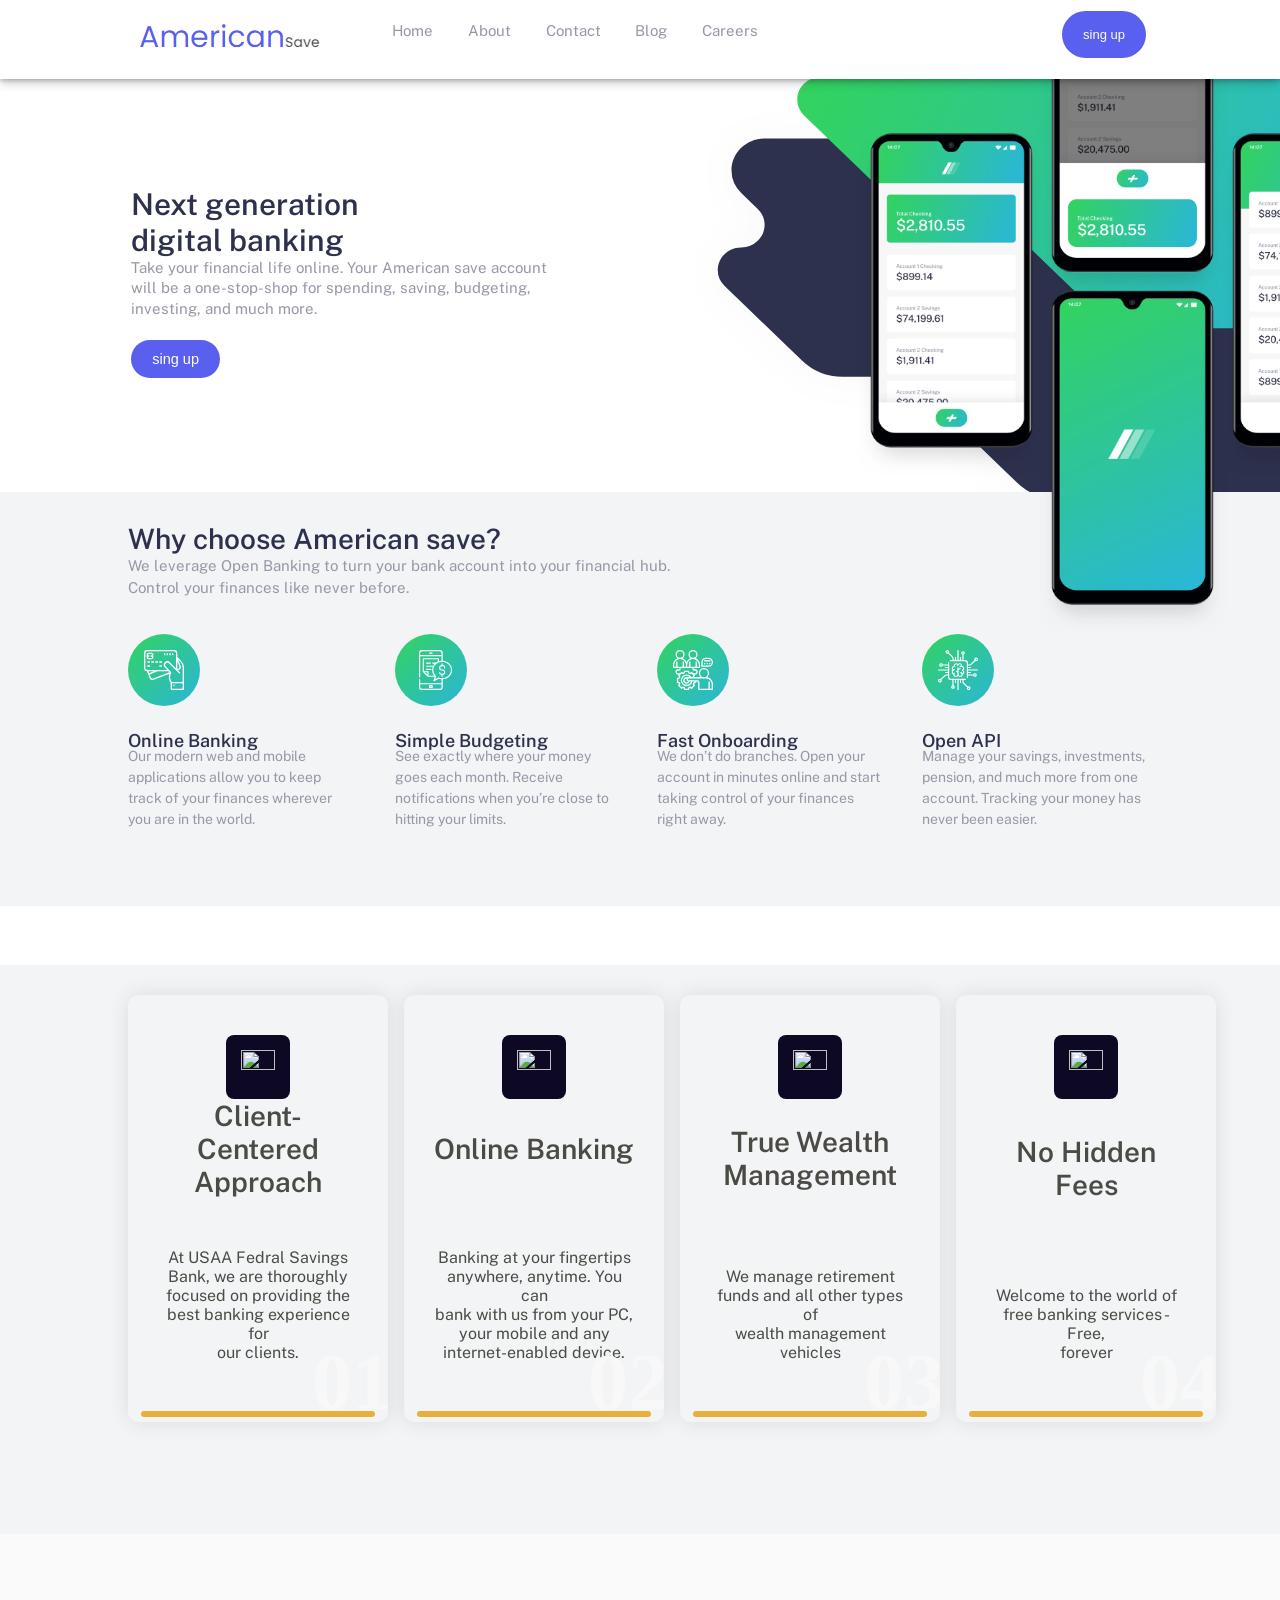
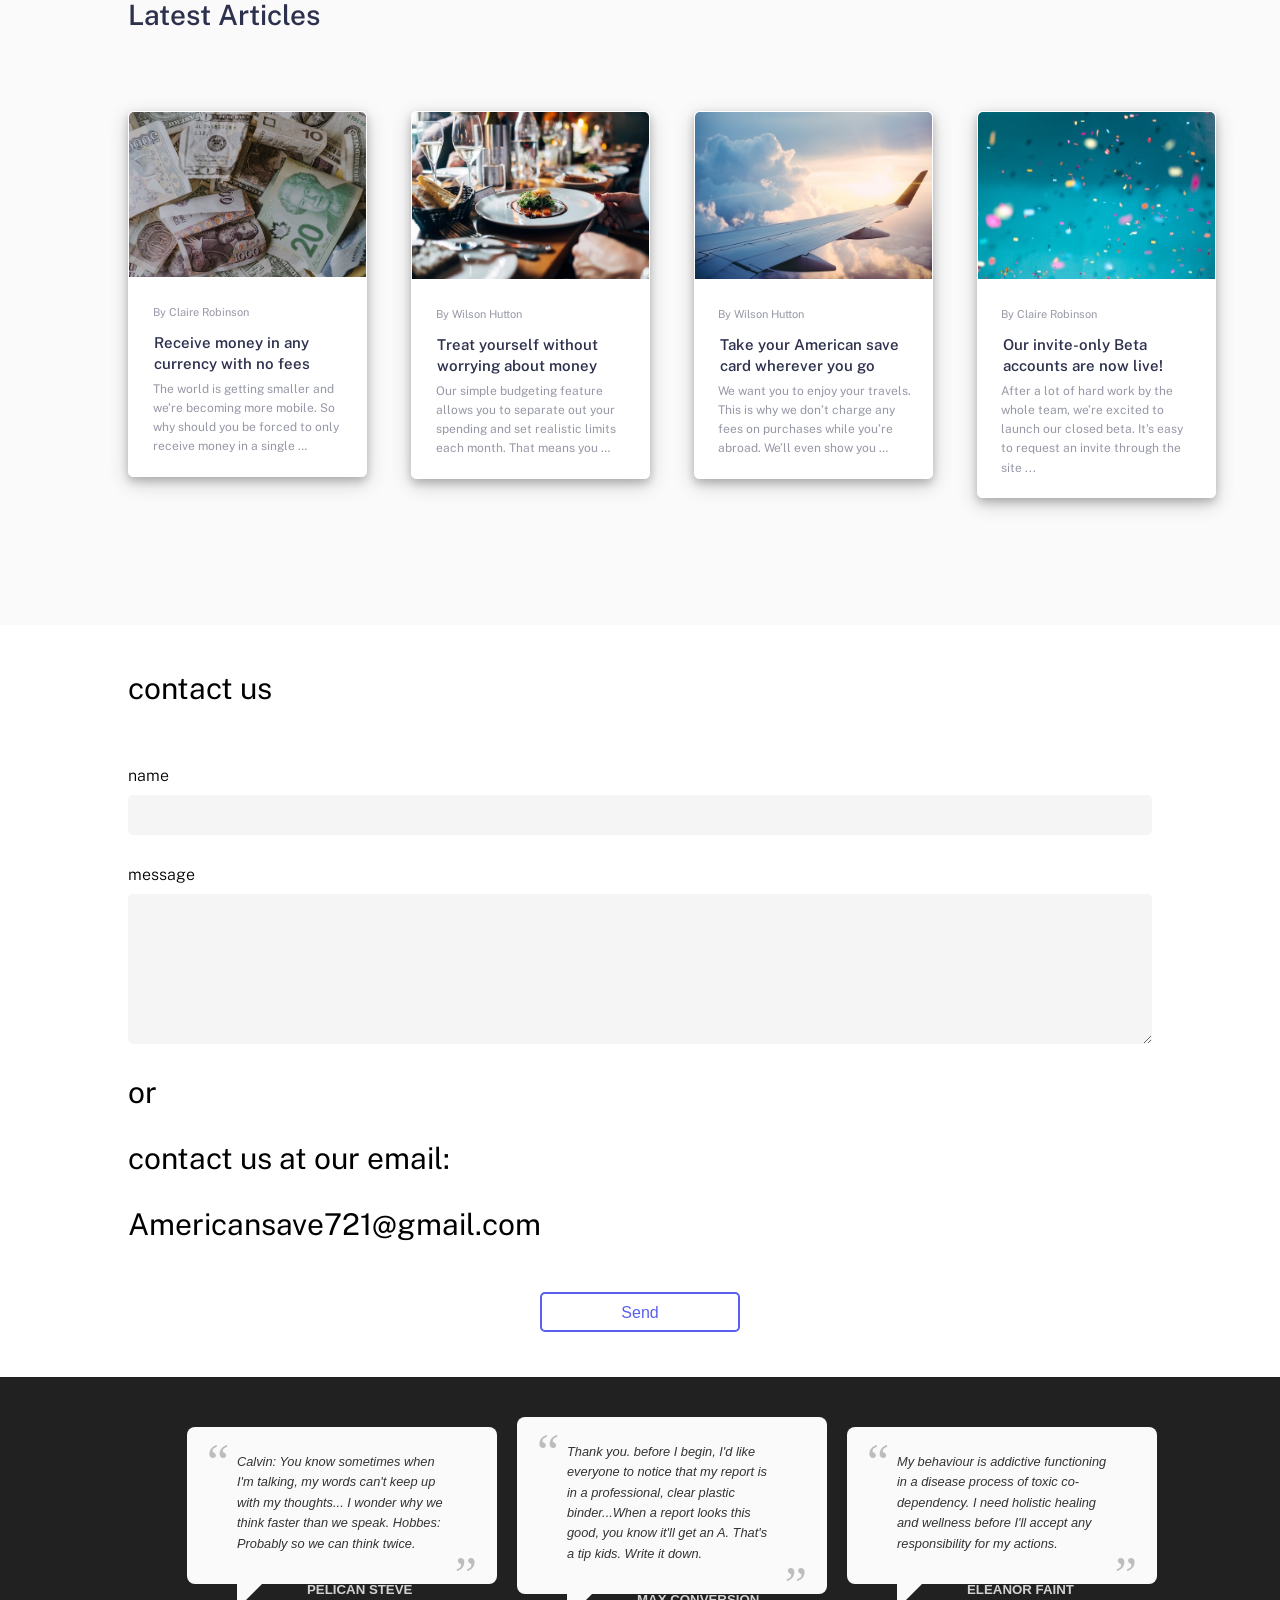
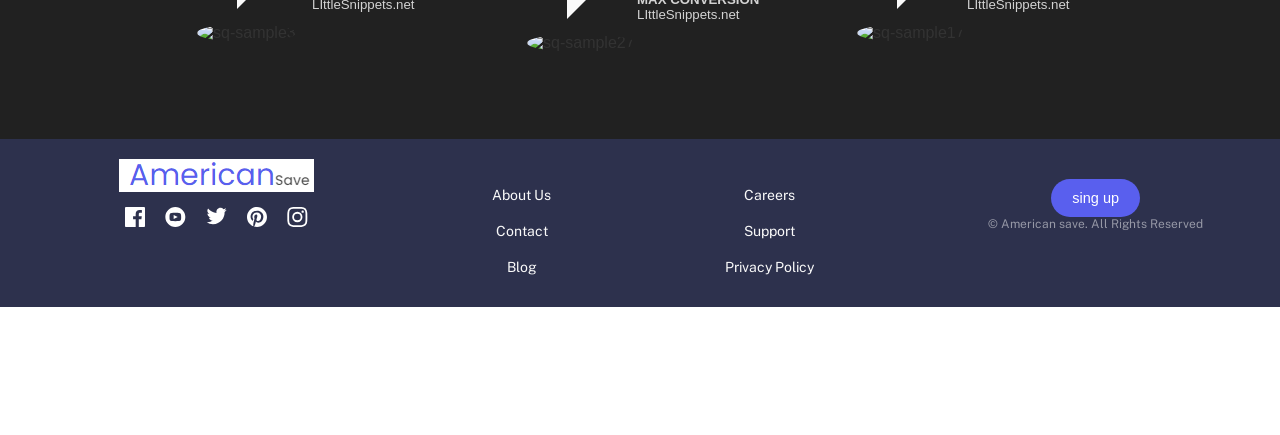
==== commit b53fe1ba: "agine" ====
--- a/index.html
+++ b/index.html
@@ -37,7 +37,7 @@
         <span class="border bder5"></span>
       </li>
     </ul>
-   <button><a href="./logIn.html" style="display: flex; align-items: center; justify-content: center; width: 100%; height: 100%; font-size: inherit; color: inherit; font-weight: inherit;">Request Invite </a></button>
+   <button><a href="./logIn.html" style="display: flex; align-items: center; justify-content: center; width: 100%; height: 100%; font-size: inherit; color: inherit; font-weight: inherit;">sing up </a></button>
     <ul id="hamburger_list">
       <li><a href="#" rel="noopener" rel="noreferrer">Home</a><span class="ham_border"></span></li>
       <li><a href="#" rel="noopener" rel="noreferrer">About</a><span class="ham_border"></span></li>
@@ -52,7 +52,7 @@
       <h1><a href="#" rel="noopener" rel="noreferrer">Next generation digital banking</a></h1>
       <p>Take your financial life online. Your American save account will be a one-stop-shop
         for spending, saving, budgeting, investing, and much more.</p>
-     <a href="./signup.html"> <button>Request Invite</button></a>
+     <a href="./signup.html"> <button>sing up</button></a>
     </div>
     <figure>
       <img src="./assets/images/image-mockups.png" alt="American save Mockups" draggable="false" id="mockups">
@@ -147,6 +147,7 @@
     </section>
 
 
+
   <article>
     <h2><a href="#" rel="noopener" rel="noreferrer">Latest Articles</a></h2>
     <div role="group">
@@ -188,6 +189,75 @@
       </div>
     </div>
   </article>
+
+
+  
+
+  <form class="support_form">
+    <h1>
+       contact us
+    </h1>
+    <p>
+
+    </p>
+    <label for="">
+       name
+       <input type="text"  required>
+    </label>
+    <label for="">
+       message
+       <textarea name="" id="" cols="30" rows="10"></textarea>
+    </label>
+    <h1>
+      or 
+    </h1>
+    <h1>
+    contact us at our email: 
+  </h1>
+  <h1>
+  Americansave721@gmail.com
+</h1>
+
+<button>
+   send
+</button>
+   </form>
+
+
+   <!--  -->
+ <section class="info_user">
+  
+  <figure class="snip1157">
+    <blockquote>Calvin: You know sometimes when I'm talking, my words can't keep up with my thoughts... I wonder why we think faster than we speak. Hobbes: Probably so we can think twice.
+      <div class="arrow"></div>
+    </blockquote>
+    <img src="https://s3-us-west-2.amazonaws.com/s.cdpn.io/331810/sq-sample3.jpg" alt="sq-sample3" />
+    <div class="author">
+      <h5>Pelican Steve <span> LIttleSnippets.net</span></h5>
+    </div>
+  </figure>
+  <figure class="snip1157 hover">
+    <blockquote>Thank you. before I begin, I'd like everyone to notice that my report is in a professional, clear plastic binder...When a report looks this good, you know it'll get an A. That's a tip kids. Write it down.
+      <div class="arrow"></div>
+    </blockquote>
+    <img src="https://s3-us-west-2.amazonaws.com/s.cdpn.io/331810/sq-sample27.jpg" alt="sq-sample27" />
+    <div class="author">
+      <h5>Max Conversion<span> LIttleSnippets.net</span></h5>
+    </div>
+  </figure>
+  <figure class="snip1157">
+    <blockquote>My behaviour is addictive functioning in a disease process of toxic co-dependency. I need holistic healing and wellness before I'll accept any responsibility for my actions.
+      <div class="arrow"></div>
+    </blockquote>
+    <img src="https://s3-us-west-2.amazonaws.com/s.cdpn.io/331810/sq-sample17.jpg" alt="sq-sample17" />
+    <div class="author">
+      <h5>Eleanor Faint<span> LIttleSnippets.net</span></h5>
+    </div>
+  </figure>
+
+ </section>
+
+
 
   <footer>
     <div>
@@ -228,7 +298,7 @@
       <li><a href="#" rel="noopener" rel="noreferrer">Privacy Policy</a></li>
     </ul>
     <div>
-     <a href="./signup.html"> <button>Request Invite</button></a>
+     <a href="./signup.html"> <button>sing up</button></a>
       <p>© American save. All Rights Reserved</p>
     </div>
   </footer>
--- a/assets/css/aikstyles.css
+++ b/assets/css/aikstyles.css
@@ -1,13 +1,38 @@
 @import url('https://fonts.googleapis.com/css2?family=Public+Sans:wght@500&display=swap');
 
 * {
-    transition: 1s;
+    /* transition: 1s; */
     box-sizing: border-box;
 }
 
+*{
+    padding: 0;
+    margin: 0;
+    border: none;
+    outline: none;
+  }
+  
+
+
+
+
+:root{
+    /* background colors  */
+    --primary-back-gray:#F6F5F5;
+    --assent-color-blue:#595FEE;
+    --primary-back-white:#fff;
+
+    /* text colors  */
+    --primary-text-black:#000;
+    --primary-text-white:#fff;
+    --primary-text-blue:#595fee;
+  }
 body {
     margin: 0;
     font-family: 'Public Sans';
+    /* display: flex; */
+    /* flex-direction: column; */
+    /* align-items: center; */
 }
 
 article>div>div>figure>img {
@@ -1134,4 +1159,209 @@
     .feature-indicator { 
       margin: 0 10px; 
     }
-  }+  }
+
+  .popup form,
+  .edit_account form,
+   form{
+    padding: 30px 20px;
+    border-radius: 10px;
+    background-color: var(--primary-back-white);
+    display: flex;
+    flex-direction: column;
+    gap: 30px;
+    min-width: 280px;
+    width: calc(100% - 50px);
+  }
+
+   form.support_form{
+    align-self: center;
+    /* max-width: 1100px; */
+    width: 100%;
+    padding: 5vh 10vw;
+  }
+  /* .edit_account form h1, */
+  .popup form h1,
+   form h1,
+   .pay h1{
+    font-size: 30px;
+    font-weight: 400;
+  }
+
+  .popup form h2,
+  .edit_account form h2,
+   form h2,
+   .pay h2{
+    font-size: 25px;
+    font-weight: 300;
+  }
+
+  .popup form label,
+  .edit_account form label,
+   form label,
+   .pay label{
+    display: flex;
+    flex-direction: column;
+    gap: 10px;
+    font-size: 16px;
+    font-weight: 300;
+  }
+
+  .popup form p,
+   form p,
+   .pay p{
+    font-size: 13px;
+    line-height: 130%;
+
+  }
+
+  .popup form label textarea,
+  .popup form label input,
+  .popup form label select,
+  .edit_account form label textarea,
+  .edit_account form label select,
+  .edit_account form label input,
+   form label textarea,
+   form label input,
+   form label input,
+   .pay label p{
+    width: 100%;
+    height: 40px;
+    padding: 10px;
+    border-radius: 5px;
+    background-color: var(--primary-back-gray);
+    display: flex;
+    align-items: center;
+    font-weight: 500;
+  }
+
+  .edit_account form label textarea,
+   form label textarea{
+    height: 150px;
+  }
+
+   form button,
+   .pay button{
+    /* width: 200px; */
+    width: 200px;
+    height: 40px;
+    border-radius: 5px;
+    color: var(--primary-text-blue);
+    background-color: var(--primary-back-white);
+    border: 2px solid var(--primary-text-blue);
+    font-size: 16px;
+    text-transform: capitalize;
+    font-weight: 400;
+    align-self: center;
+    transition: .5s ease-in-out;
+  }
+  .popup form button:hover,
+  .edit_account form button:hover,
+  main .cover form button:hover,
+  main .cover .pay button:hover{
+    background-color: var(--primary-text-blue);
+    color: var(--primary-text-white);
+
+  }
+
+
+  @import url(https://maxcdn.bootstrapcdn.com/font-awesome/4.4.0/css/font-awesome.min.css);
+@import url(https://fonts.googleapis.com/css?family=Raleway:400,800);
+figure.snip1157 {
+  font-family: 'Raleway', Arial, sans-serif;
+  position: relative;
+  overflow: hidden;
+  margin: 10px;
+  min-width: 220px;
+  max-width: 310px;
+  width: 100%;
+  color: #333;
+  text-align: left;
+  box-shadow: none !important;
+}
+figure.snip1157 * {
+  -webkit-box-sizing: border-box;
+  box-sizing: border-box;
+  -webkit-transition: all 0.35s cubic-bezier(0.25, 0.5, 0.5, 0.9);
+  transition: all 0.35s cubic-bezier(0.25, 0.5, 0.5, 0.9);
+}
+figure.snip1157 img {
+  max-width: 100%;
+  vertical-align: middle;
+  height: 90px;
+  width: 90px;
+  border-radius: 50%;
+  margin: 40px 0 0 10px;
+}
+figure.snip1157 blockquote {
+  display: block;
+  border-radius: 8px;
+  position: relative;
+  background-color: #fafafa;
+  padding: 25px 50px 30px 50px;
+  font-size: 0.8em;
+  font-weight: 500;
+  margin: 0;
+  line-height: 1.6em;
+  font-style: italic;
+}
+figure.snip1157 blockquote:before,
+figure.snip1157 blockquote:after {
+  font-family: 'FontAwesome';
+  content: "\201C";
+  position: absolute;
+  font-size: 50px;
+  opacity: 0.3;
+  font-style: normal;
+}
+figure.snip1157 blockquote:before {
+  top: 25px;
+  left: 20px;
+}
+figure.snip1157 blockquote:after {
+  content: "\201D";
+  right: 20px;
+  bottom: 0;
+}
+figure.snip1157 .arrow {
+  top: 100%;
+  width: 0;
+  height: 0;
+  border-left: 0 solid transparent;
+  border-right: 25px solid transparent;
+  border-top: 25px solid #fafafa;
+  margin: 0;
+  position: absolute;
+}
+figure.snip1157 .author {
+  position: absolute;
+  bottom: 45px;
+  padding: 0 10px 0 120px;
+  margin: 0;
+  text-transform: uppercase;
+  color: #ffffff;
+  -webkit-transform: translateY(50%);
+  transform: translateY(50%);
+}
+figure.snip1157 .author h5 {
+  opacity: 0.8;
+  margin: 0;
+  font-weight: 800;
+}
+figure.snip1157 .author h5 span {
+  font-weight: 400;
+  text-transform: none;
+  padding-left: 5px;
+}
+
+
+
+section.info_user {
+  background-color: #212121;
+  display: flex;
+  justify-content: center;
+  align-items: center;
+  flex-flow: wrap;
+  margin: 0;
+  /* height: 100%; */
+}
